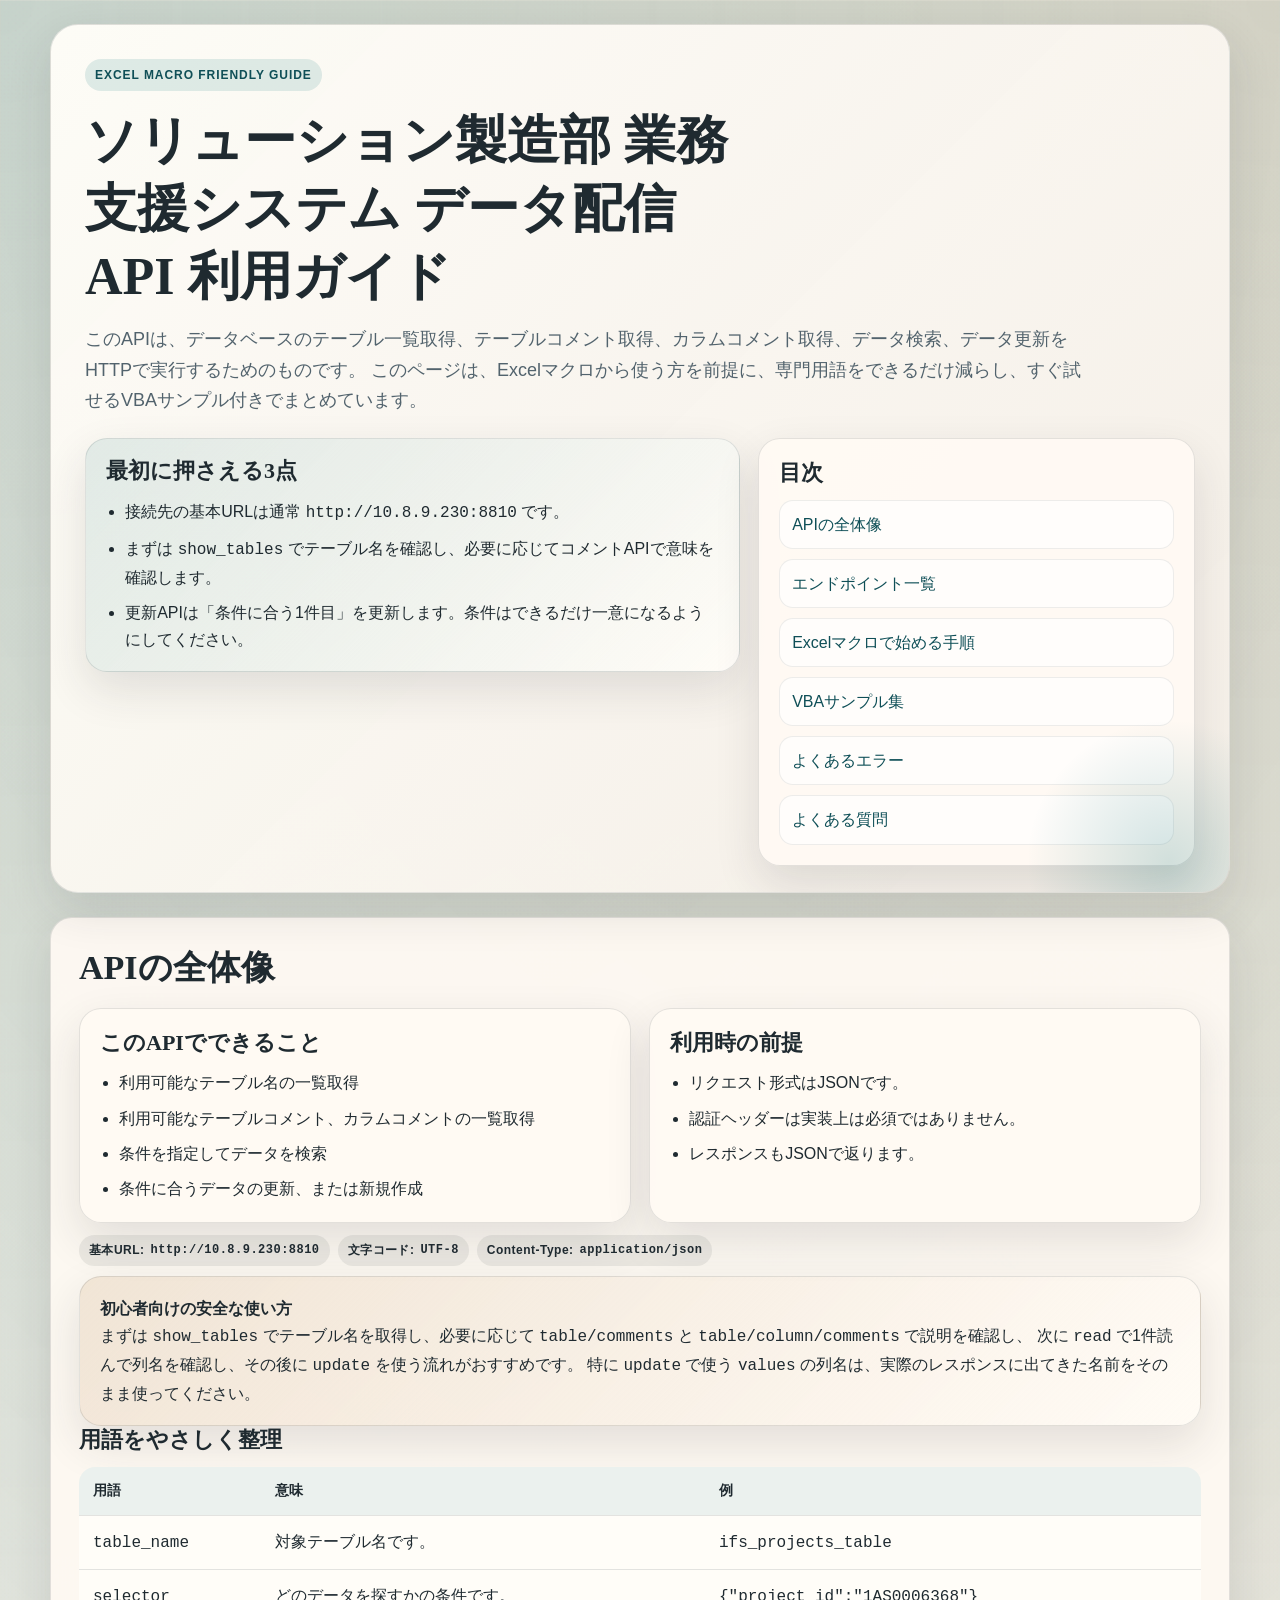
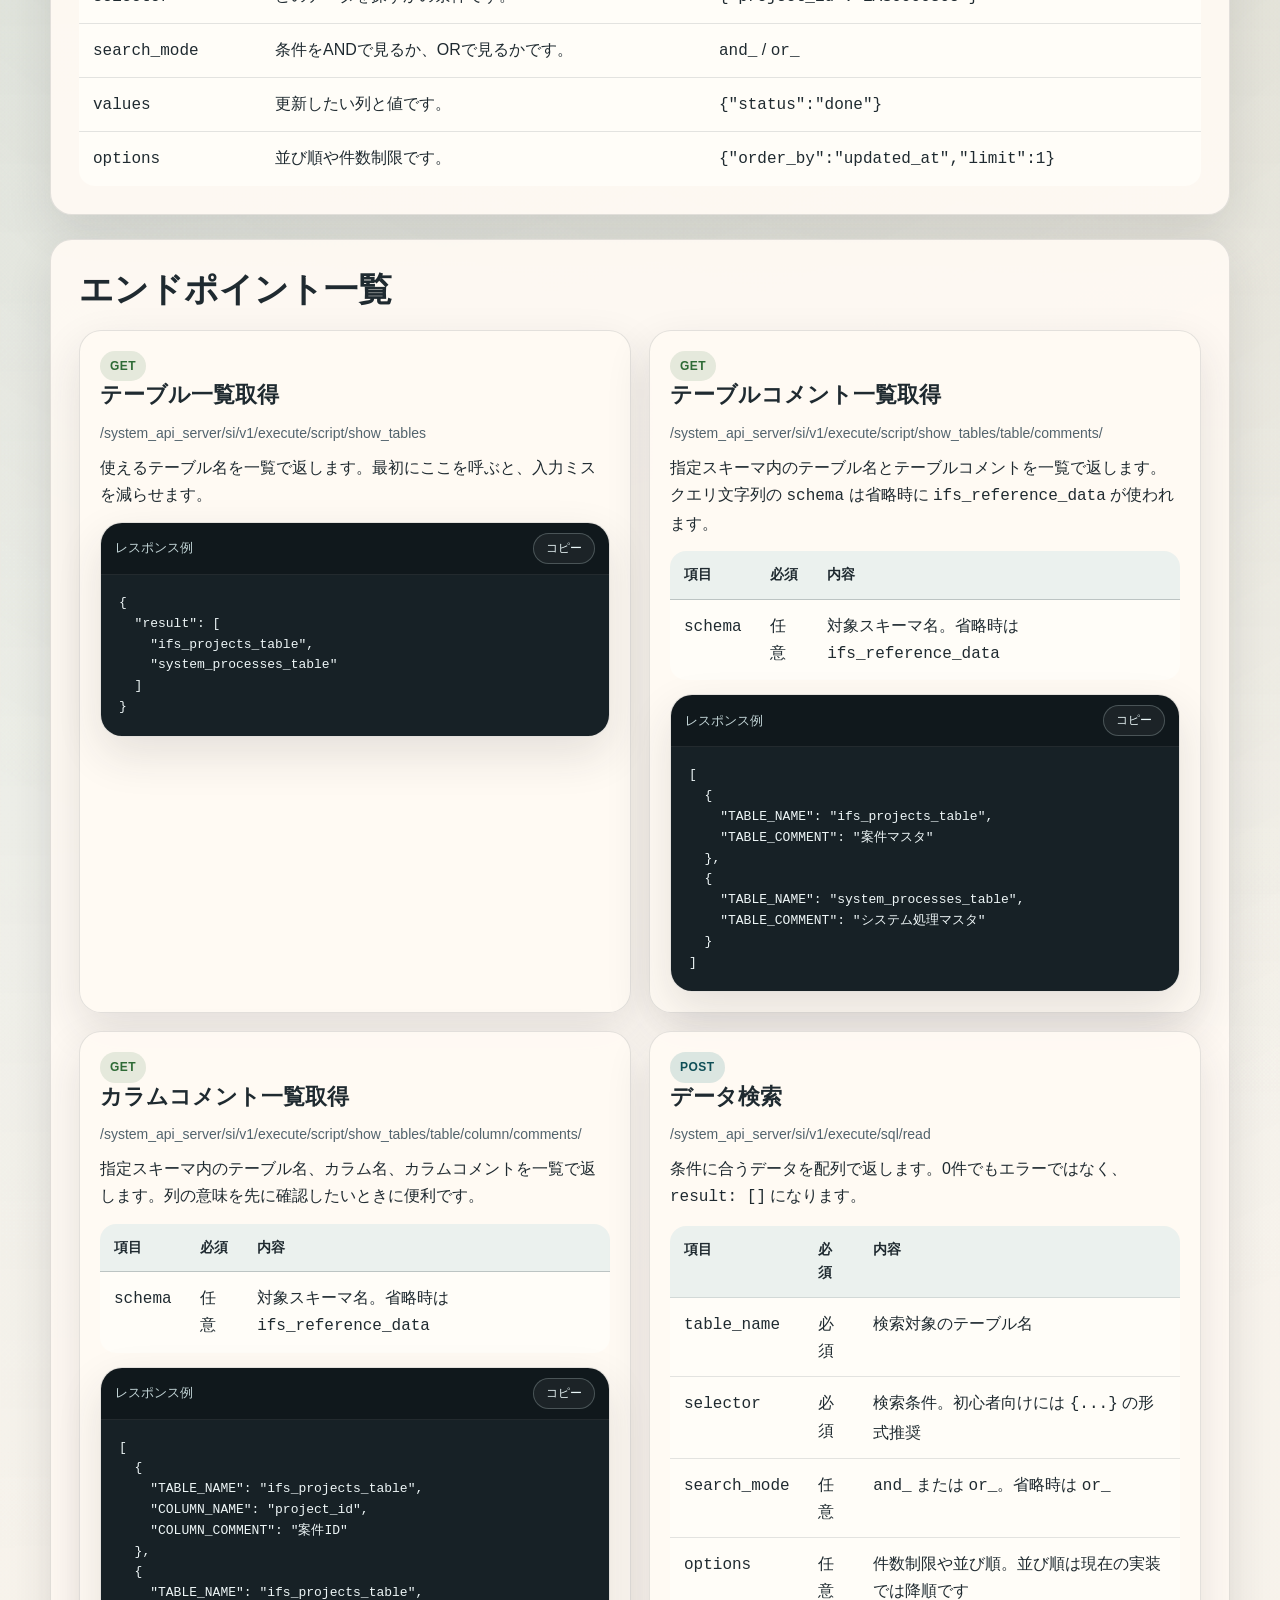
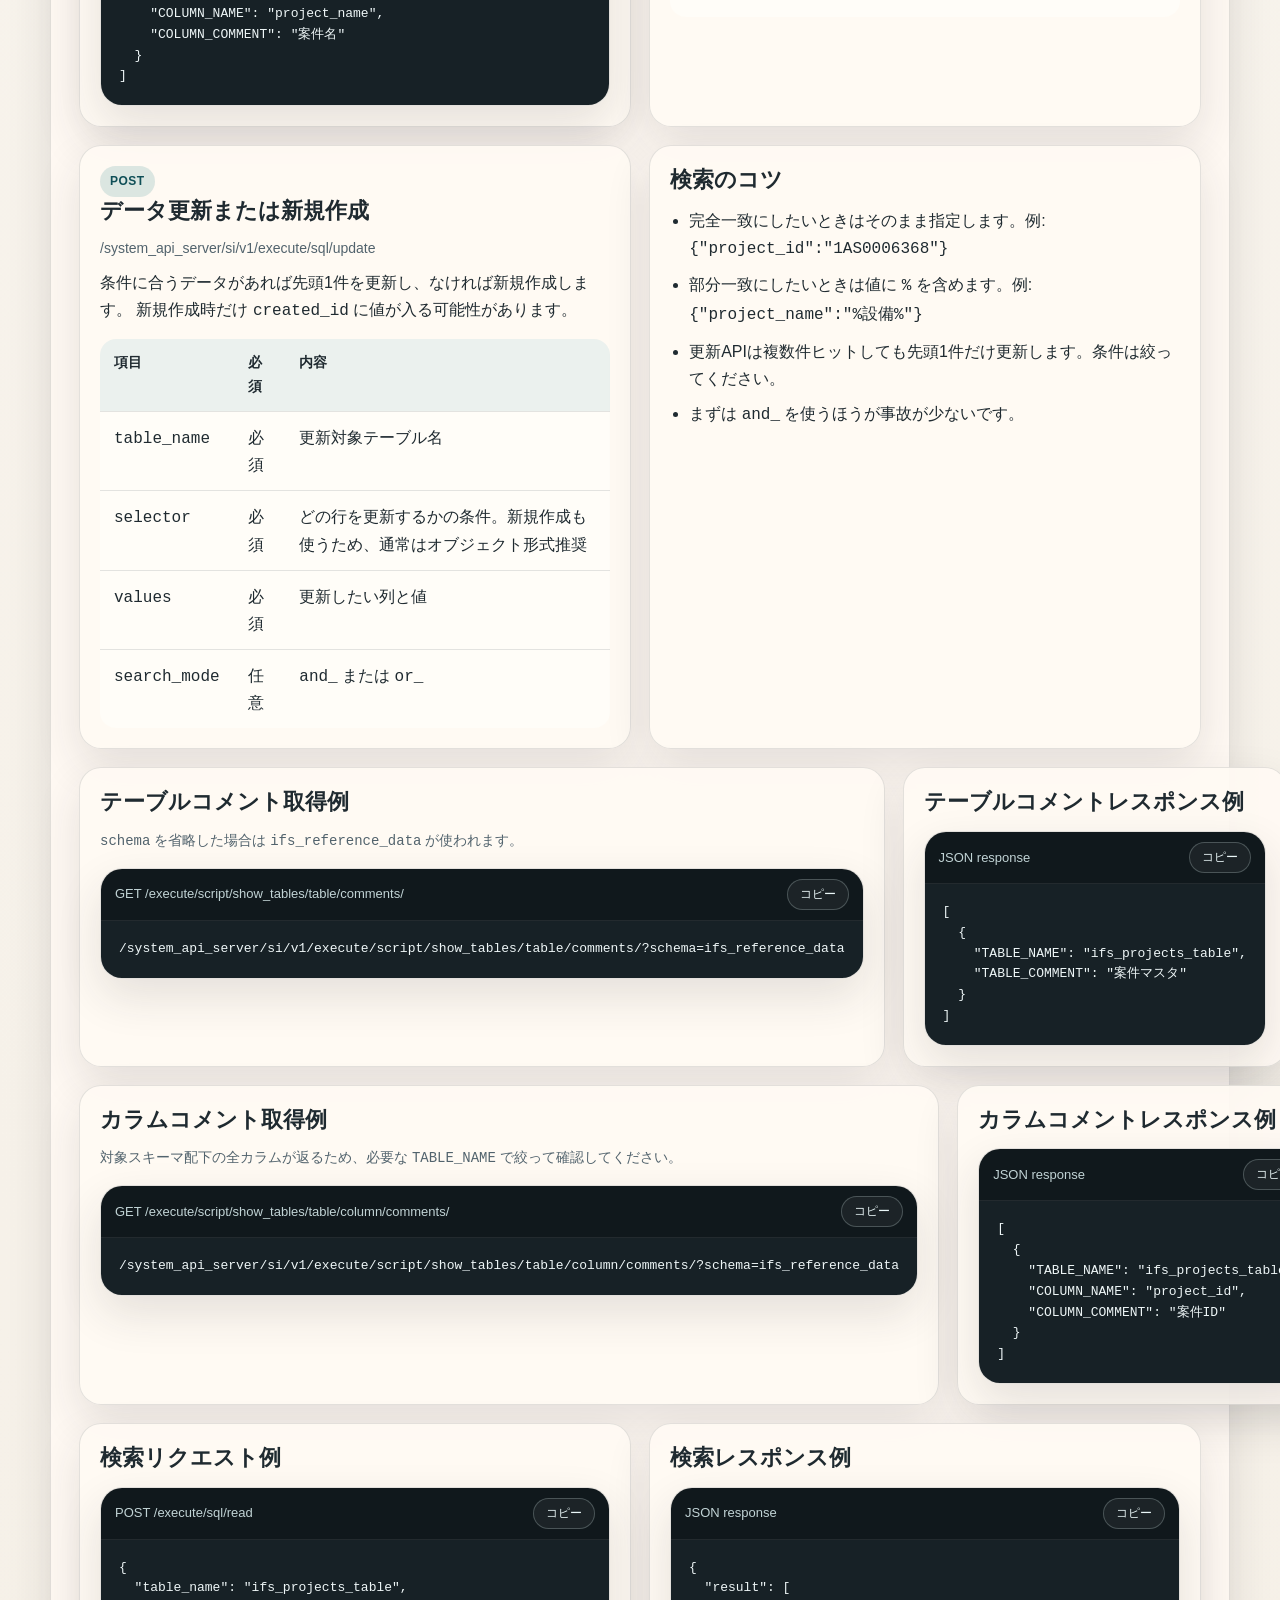
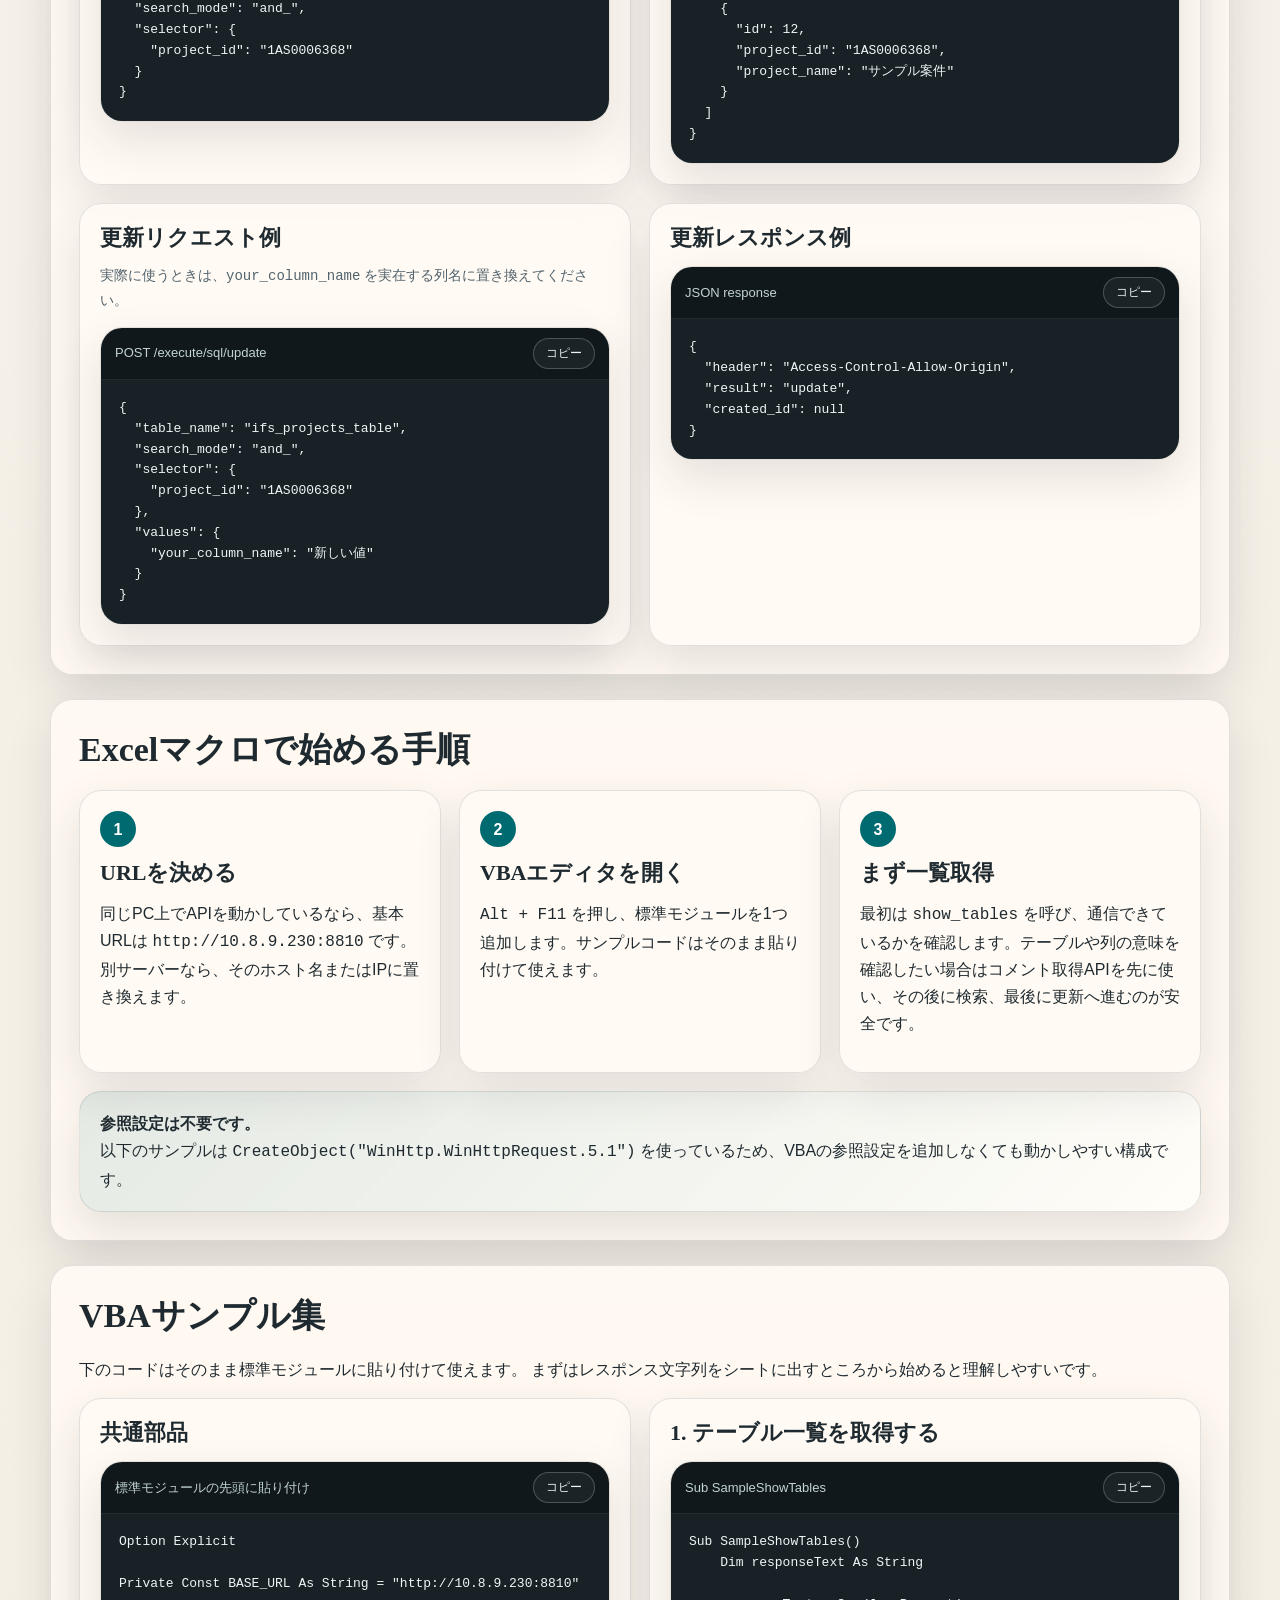
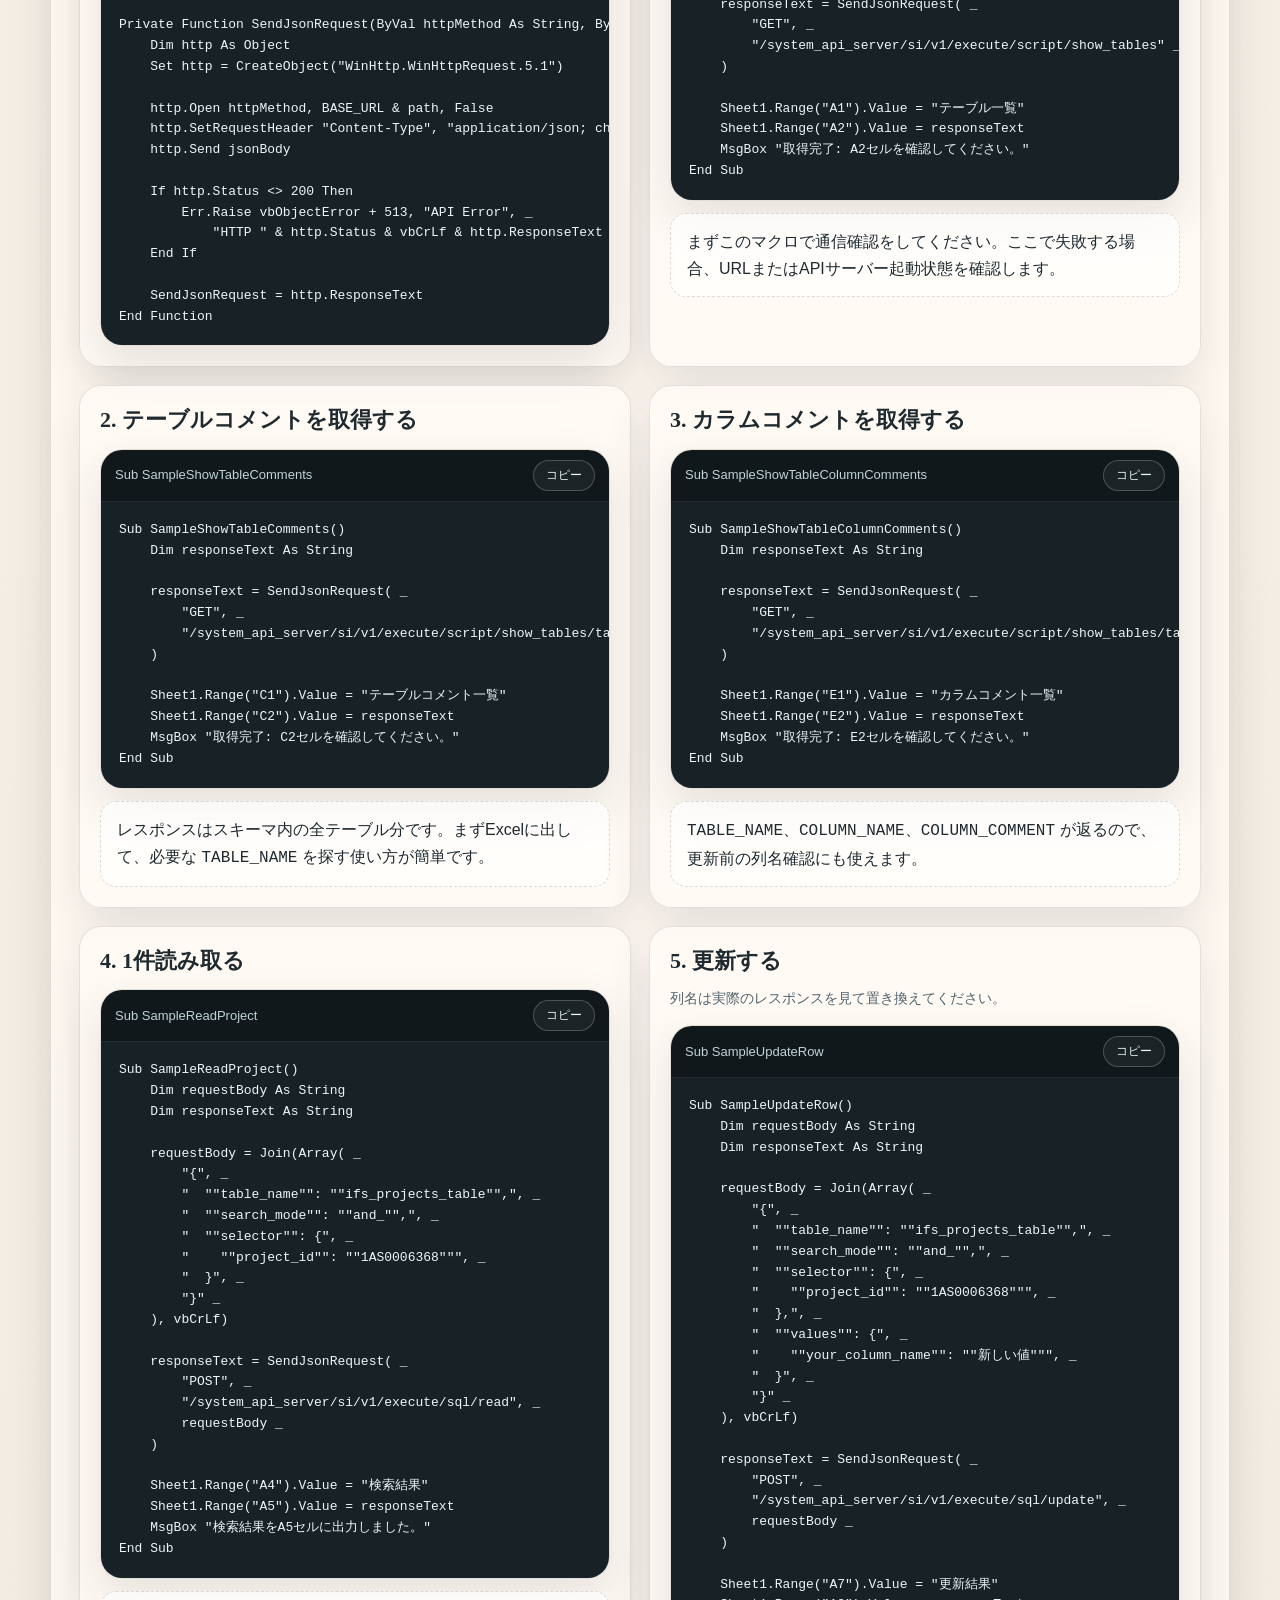
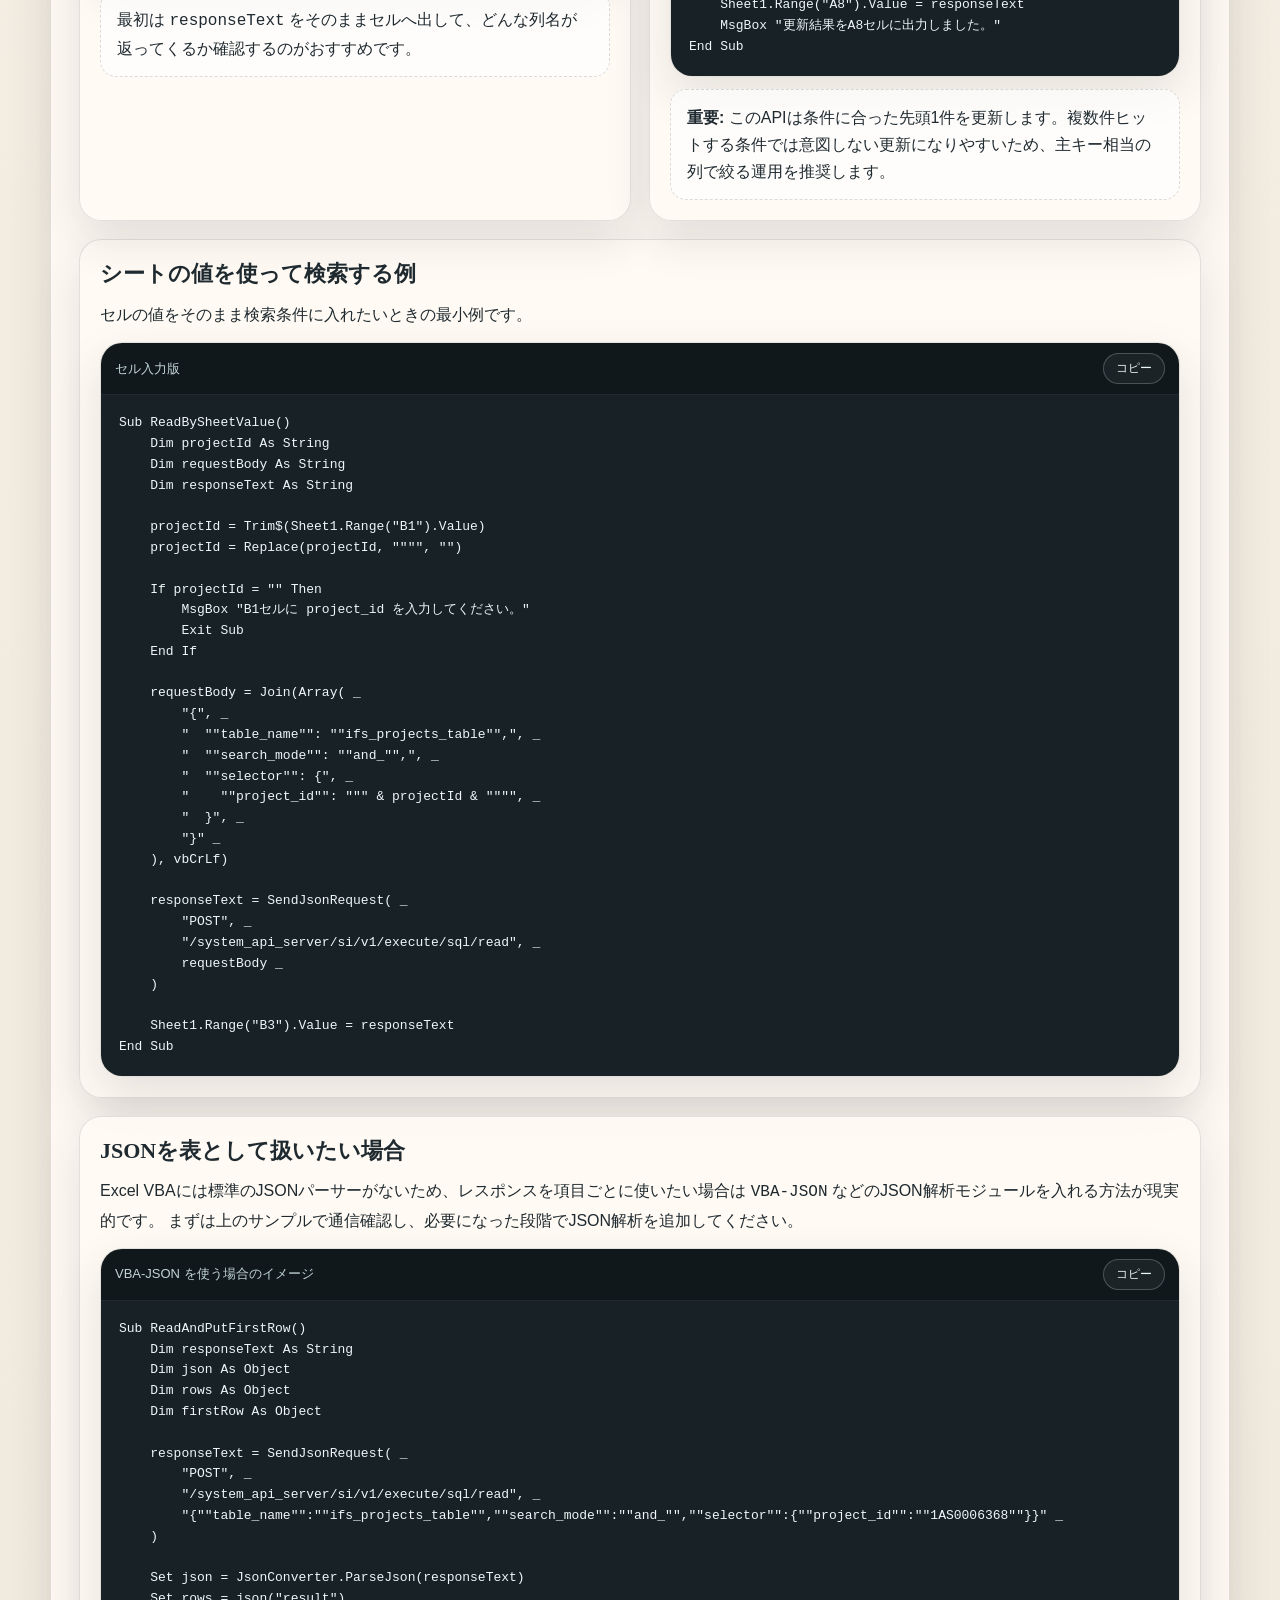
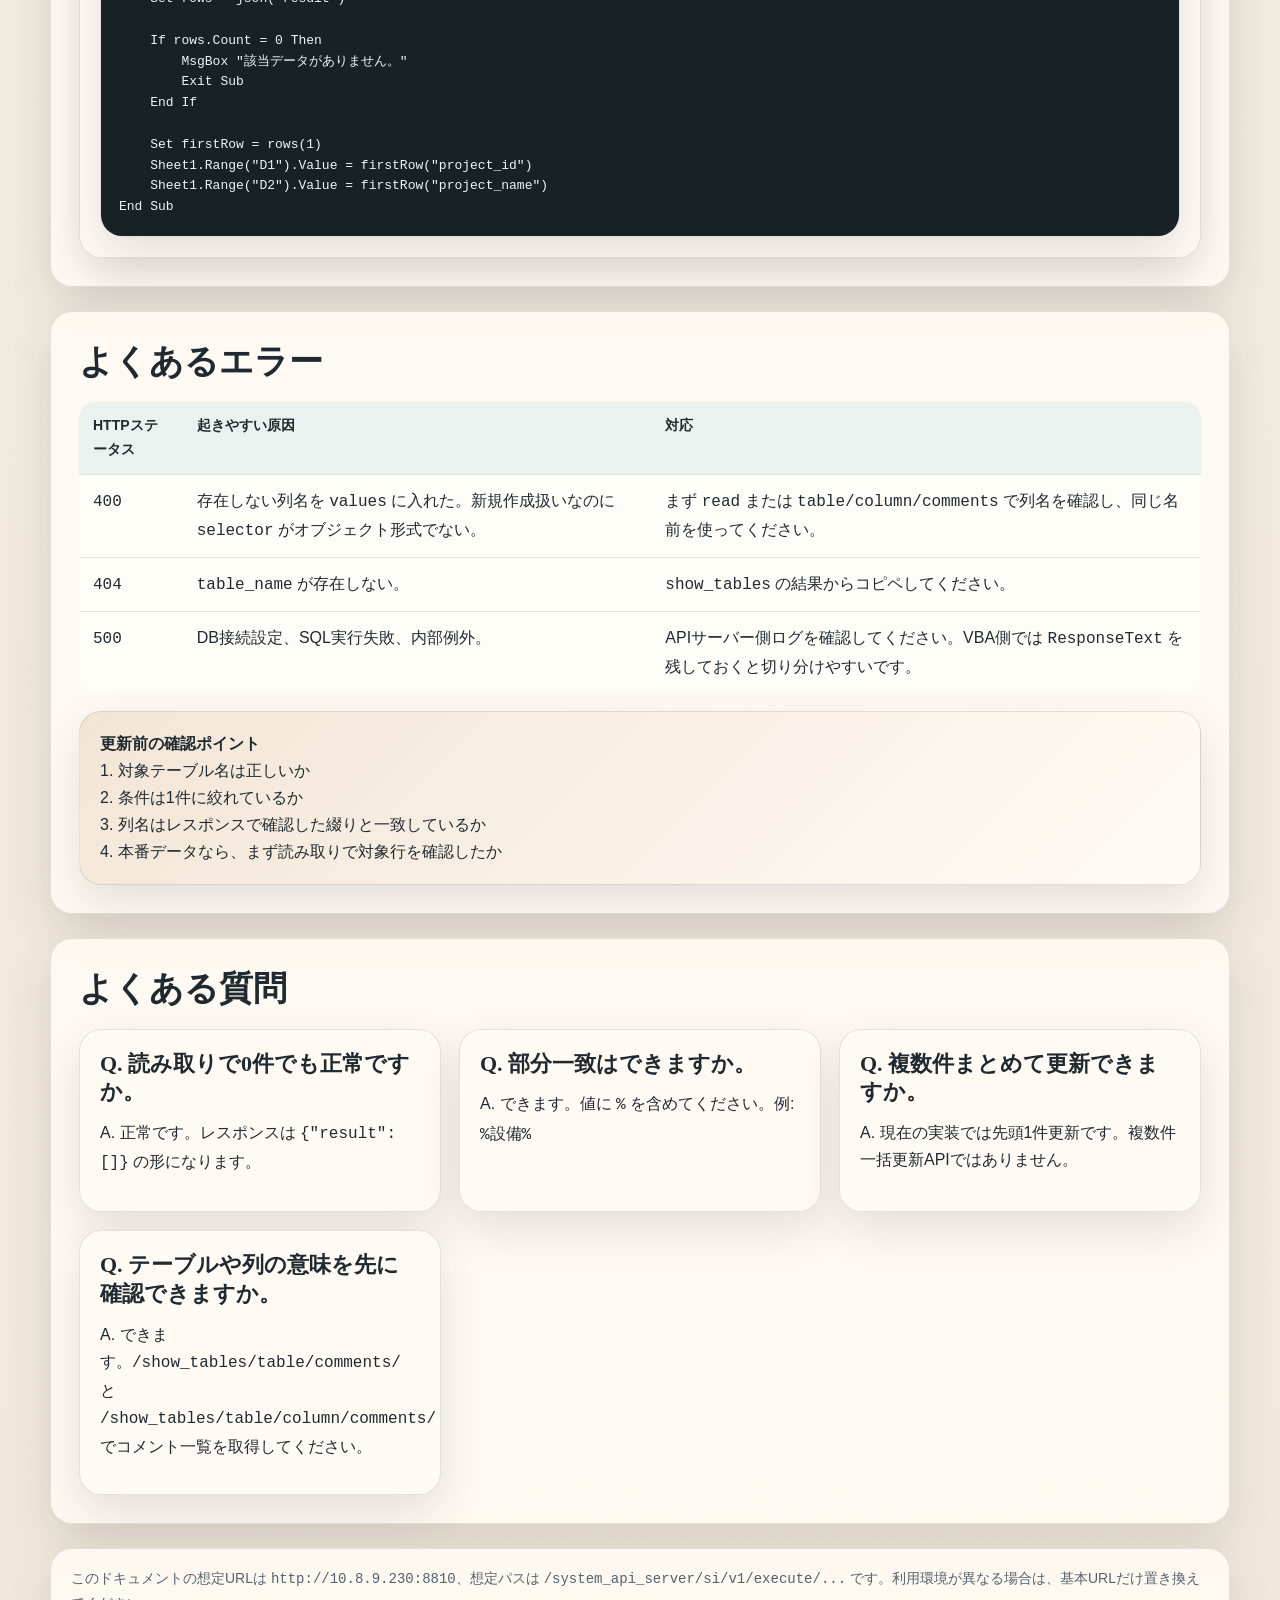
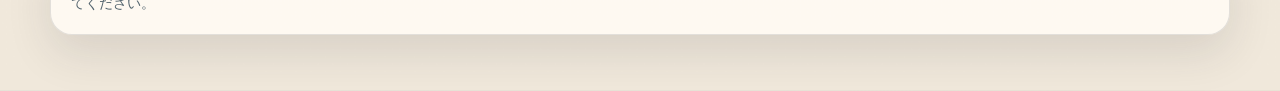
==== static/api_excel_guide.html @ 7e1da999 "Add guide routes and static assets for new API usage documentation Implement `/guide` routes for ser" ====
<!DOCTYPE html>
<html lang="ja">
<head>
  <meta charset="UTF-8">
  <meta name="viewport" content="width=device-width, initial-scale=1.0">
  <title>業務支援システム データ配信API 利用ガイド</title>
  <style>
    :root {
      --bg: #f4efe6;
      --paper: rgba(255, 250, 243, 0.92);
      --paper-strong: #fffdf8;
      --ink: #1f2a30;
      --sub: #52636d;
      --line: rgba(31, 42, 48, 0.12);
      --accent: #006a71;
      --accent-soft: rgba(0, 106, 113, 0.12);
      --accent-strong: #0f4f57;
      --warn: #a45b12;
      --warn-soft: rgba(164, 91, 18, 0.12);
      --shadow: 0 18px 45px rgba(38, 41, 47, 0.12);
      --code-bg: #172126;
      --code-ink: #eef6f7;
      --ok: #2e6b36
    }

    * {
      box-sizing: border-box;
    }

    html {
      scroll-behavior: smooth;
    }

    body {
      margin: 0;
      color: var(--ink);
      background:
        radial-gradient(circle at top left, rgba(0, 106, 113, 0.18), transparent 28%),
        radial-gradient(circle at top right, rgba(164, 91, 18, 0.16), transparent 24%),
        linear-gradient(180deg, #faf7f2 0%, #f0e8db 100%);
      font-family: "BIZ UDPGothic", "Yu Gothic UI", "Meiryo", sans-serif;
      line-height: 1.7;
    }

    a {
      color: var(--accent-strong);
      text-decoration-thickness: 1.5px;
      text-underline-offset: 0.18em;
    }

    code,
    pre {
      font-family: Consolas, "Courier New", monospace;
    }

    .page {
      width: min(1180px, calc(100vw - 32px));
      margin: 24px auto 56px;
    }

    .hero {
      background: linear-gradient(135deg, rgba(255, 253, 248, 0.96), rgba(246, 240, 232, 0.95));
      border: 1px solid var(--line);
      border-radius: 28px;
      padding: 34px 34px 26px;
      box-shadow: var(--shadow);
      position: relative;
      overflow: hidden;
    }

    .hero::after {
      content: "";
      position: absolute;
      inset: auto -80px -110px auto;
      width: 280px;
      height: 280px;
      background: radial-gradient(circle, rgba(0, 106, 113, 0.18), transparent 72%);
      pointer-events: none;
    }

    .eyebrow {
      display: inline-block;
      padding: 6px 10px;
      border-radius: 999px;
      background: var(--accent-soft);
      color: var(--accent-strong);
      font-size: 12px;
      font-weight: 700;
      letter-spacing: 0.08em;
      text-transform: uppercase;
    }

    h1,
    h2,
    h3 {
      font-family: "BIZ UDPMincho", "Yu Mincho", serif;
      line-height: 1.3;
      margin: 0 0 14px;
    }

    h1 {
      font-size: clamp(32px, 5vw, 52px);
      margin-top: 16px;
      max-width: 13em;
    }

    h2 {
      font-size: clamp(26px, 3vw, 34px);
      margin-bottom: 18px;
    }

    h3 {
      font-size: 22px;
      margin-bottom: 12px;
    }

    p {
      margin: 0 0 14px;
    }

    .lead {
      font-size: 18px;
      max-width: 56em;
      color: var(--sub);
    }

    .hero-grid,
    .summary-grid,
    .endpoint-grid,
    .step-grid,
    .macro-grid,
    .faq-grid {
      display: grid;
      gap: 18px;
    }

    .hero-grid {
      grid-template-columns: 1.2fr 0.8fr;
      align-items: start;
      margin-top: 22px;
    }

    .summary-grid,
    .endpoint-grid,
    .macro-grid {
      grid-template-columns: repeat(2, minmax(0, 1fr));
    }

    .step-grid,
    .faq-grid {
      grid-template-columns: repeat(3, minmax(0, 1fr));
    }

    .card,
    .section,
    .panel,
    .code-block,
    .callout,
    .mini-card {
      background: var(--paper);
      border: 1px solid var(--line);
      border-radius: 22px;
      box-shadow: var(--shadow);
    }

    .section {
      margin-top: 24px;
      padding: 28px;
    }

    .card,
    .panel,
    .mini-card {
      padding: 20px;
    }

    .callout {
      padding: 18px 20px;
      background: linear-gradient(135deg, rgba(0, 106, 113, 0.1), rgba(255, 253, 248, 0.92));
    }

    .callout.warn {
      background: linear-gradient(135deg, rgba(164, 91, 18, 0.12), rgba(255, 251, 245, 0.94));
    }

    .badge {
      display: inline-flex;
      align-items: center;
      gap: 6px;
      border-radius: 999px;
      padding: 5px 10px;
      font-size: 12px;
      font-weight: 700;
      letter-spacing: 0.04em;
    }

    .badge.get {
      background: rgba(46, 107, 54, 0.12);
      color: var(--ok);
    }

    .badge.post {
      background: rgba(0, 106, 113, 0.14);
      color: var(--accent-strong);
    }

    .badge.point {
      background: rgba(31, 42, 48, 0.08);
      color: var(--ink);
    }

    .toc {
      list-style: none;
      margin: 0;
      padding: 0;
      display: grid;
      gap: 10px;
    }

    .toc a {
      display: block;
      padding: 10px 12px;
      border-radius: 14px;
      background: rgba(255, 255, 255, 0.66);
      text-decoration: none;
      border: 1px solid rgba(31, 42, 48, 0.08);
    }

    .toc a:hover {
      background: rgba(0, 106, 113, 0.08);
    }

    .small {
      font-size: 14px;
      color: var(--sub);
    }

    .list {
      margin: 0;
      padding-left: 1.2em;
    }

    .list li + li {
      margin-top: 8px;
    }

    table {
      width: 100%;
      border-collapse: collapse;
      margin-top: 10px;
      background: var(--paper-strong);
      border-radius: 16px;
      overflow: hidden;
    }

    th,
    td {
      border-bottom: 1px solid var(--line);
      padding: 12px 14px;
      text-align: left;
      vertical-align: top;
    }

    th {
      background: rgba(0, 106, 113, 0.08);
      font-size: 14px;
    }

    tr:last-child td {
      border-bottom: none;
    }

    .code-block {
      padding: 0;
      overflow: hidden;
      margin-top: 14px;
    }

    .code-head {
      display: flex;
      justify-content: space-between;
      align-items: center;
      gap: 12px;
      padding: 10px 14px;
      border-bottom: 1px solid rgba(255, 255, 255, 0.08);
      background: #10181c;
      color: #c1d3d5;
      font-size: 13px;
    }

    .copy-button {
      border: 1px solid rgba(193, 211, 213, 0.28);
      background: rgba(255, 255, 255, 0.05);
      color: #eaf7f8;
      border-radius: 999px;
      padding: 6px 12px;
      cursor: pointer;
      font-size: 12px;
    }

    .copy-button:hover {
      background: rgba(255, 255, 255, 0.12);
    }

    pre {
      margin: 0;
      padding: 18px;
      background: var(--code-bg);
      color: var(--code-ink);
      overflow: auto;
      font-size: 13px;
      line-height: 1.6;
    }

    .endpoint-path {
      display: block;
      font-size: 14px;
      color: var(--sub);
      margin-bottom: 8px;
      word-break: break-all;
    }

    .pill-row {
      display: flex;
      flex-wrap: wrap;
      gap: 8px;
      margin: 12px 0 10px;
    }

    .step-num {
      display: inline-flex;
      align-items: center;
      justify-content: center;
      width: 36px;
      height: 36px;
      border-radius: 50%;
      background: var(--accent);
      color: #fff;
      font-weight: 700;
      margin-bottom: 12px;
    }

    .note-box {
      padding: 14px 16px;
      border-radius: 16px;
      background: rgba(255, 255, 255, 0.68);
      border: 1px dashed rgba(31, 42, 48, 0.16);
      margin-top: 12px;
    }

    .two-col {
      display: grid;
      grid-template-columns: 1fr 1fr;
      gap: 18px;
    }

    .footer {
      margin-top: 24px;
      padding: 18px 20px;
      color: var(--sub);
      font-size: 14px;
    }

    @media (max-width: 960px) {
      .hero-grid,
      .summary-grid,
      .endpoint-grid,
      .step-grid,
      .macro-grid,
      .faq-grid,
      .two-col {
        grid-template-columns: 1fr;
      }

      .hero,
      .section {
        padding: 22px;
      }
    }

    @media (max-width: 640px) {
      .page {
        width: min(100vw - 16px, 100%);
        margin-top: 12px;
      }

      .hero,
      .section {
        border-radius: 18px;
        padding: 18px;
      }

      table,
      thead,
      tbody,
      th,
      td,
      tr {
        display: block;
      }

      thead {
        display: none;
      }

      td {
        padding: 10px 12px;
      }

      td::before {
        display: block;
        font-size: 12px;
        font-weight: 700;
        color: var(--sub);
        margin-bottom: 4px;
      }

      td[data-label]::before {
        content: attr(data-label);
      }
    }
  </style>
</head>
<body>
  <div class="page">
    <section class="hero">
      <span class="eyebrow">Excel Macro Friendly Guide</span>
      <h1>ソリューション製造部 業務支援システム データ配信API 利用ガイド</h1>
      <p class="lead">
        このAPIは、データベースのテーブル一覧取得、テーブルコメント取得、カラムコメント取得、データ検索、データ更新をHTTPで実行するためのものです。
        このページは、Excelマクロから使う方を前提に、専門用語をできるだけ減らし、すぐ試せるVBAサンプル付きでまとめています。
      </p>
      <div class="hero-grid">
        <div class="callout">
          <h3>最初に押さえる3点</h3>
          <ul class="list">
            <li>接続先の基本URLは通常 <code>http://10.8.9.230:8810</code> です。</li>
            <li>まずは <code>show_tables</code> でテーブル名を確認し、必要に応じてコメントAPIで意味を確認します。</li>
            <li>更新APIは「条件に合う1件目」を更新します。条件はできるだけ一意になるようにしてください。</li>
          </ul>
        </div>
        <div class="panel">
          <h3>目次</h3>
          <ul class="toc">
            <li><a href="#overview">APIの全体像</a></li>
            <li><a href="#endpoints">エンドポイント一覧</a></li>
            <li><a href="#excel-start">Excelマクロで始める手順</a></li>
            <li><a href="#vba-samples">VBAサンプル集</a></li>
            <li><a href="#errors">よくあるエラー</a></li>
            <li><a href="#faq">よくある質問</a></li>
          </ul>
        </div>
      </div>
    </section>

    <section class="section" id="overview">
      <h2>APIの全体像</h2>
      <div class="summary-grid">
        <div class="card">
          <h3>このAPIでできること</h3>
          <ul class="list">
            <li>利用可能なテーブル名の一覧取得</li>
            <li>利用可能なテーブルコメント、カラムコメントの一覧取得</li>
            <li>条件を指定してデータを検索</li>
            <li>条件に合うデータの更新、または新規作成</li>
          </ul>
        </div>
        <div class="card">
          <h3>利用時の前提</h3>
          <ul class="list">
            <li>リクエスト形式はJSONです。</li>
            <li>認証ヘッダーは実装上は必須ではありません。</li>
            <li>レスポンスもJSONで返ります。</li>
          </ul>
        </div>
      </div>

      <div class="pill-row">
        <span class="badge point">基本URL: <code>http://10.8.9.230:8810</code></span>
        <span class="badge point">文字コード: <code>UTF-8</code></span>
        <span class="badge point">Content-Type: <code>application/json</code></span>
      </div>

      <div class="callout warn">
        <strong>初心者向けの安全な使い方</strong><br>
        まずは <code>show_tables</code> でテーブル名を取得し、必要に応じて <code>table/comments</code> と <code>table/column/comments</code> で説明を確認し、
        次に <code>read</code> で1件読んで列名を確認し、その後に <code>update</code> を使う流れがおすすめです。
        特に <code>update</code> で使う <code>values</code> の列名は、実際のレスポンスに出てきた名前をそのまま使ってください。
      </div>

      <h3>用語をやさしく整理</h3>
      <table>
        <thead>
          <tr>
            <th>用語</th>
            <th>意味</th>
            <th>例</th>
          </tr>
        </thead>
        <tbody>
          <tr>
            <td data-label="用語"><code>table_name</code></td>
            <td data-label="意味">対象テーブル名です。</td>
            <td data-label="例"><code>ifs_projects_table</code></td>
          </tr>
          <tr>
            <td data-label="用語"><code>selector</code></td>
            <td data-label="意味">どのデータを探すかの条件です。</td>
            <td data-label="例"><code>{"project_id":"1AS0006368"}</code></td>
          </tr>
          <tr>
            <td data-label="用語"><code>search_mode</code></td>
            <td data-label="意味">条件をANDで見るか、ORで見るかです。</td>
            <td data-label="例"><code>and_</code> / <code>or_</code></td>
          </tr>
          <tr>
            <td data-label="用語"><code>values</code></td>
            <td data-label="意味">更新したい列と値です。</td>
            <td data-label="例"><code>{"status":"done"}</code></td>
          </tr>
          <tr>
            <td data-label="用語"><code>options</code></td>
            <td data-label="意味">並び順や件数制限です。</td>
            <td data-label="例"><code>{"order_by":"updated_at","limit":1}</code></td>
          </tr>
        </tbody>
      </table>
    </section>

    <section class="section" id="endpoints">
      <h2>エンドポイント一覧</h2>
      <div class="endpoint-grid">
        <article class="card">
          <span class="badge get">GET</span>
          <h3>テーブル一覧取得</h3>
          <span class="endpoint-path">/system_api_server/si/v1/execute/script/show_tables</span>
          <p>使えるテーブル名を一覧で返します。最初にここを呼ぶと、入力ミスを減らせます。</p>
          <div class="code-block">
            <div class="code-head">
              <span>レスポンス例</span>
              <button class="copy-button" data-copy-target="tables-response">コピー</button>
            </div>
            <pre id="tables-response">{
  "result": [
    "ifs_projects_table",
    "system_processes_table"
  ]
}</pre>
          </div>
        </article>

        <article class="card">
          <span class="badge get">GET</span>
          <h3>テーブルコメント一覧取得</h3>
          <span class="endpoint-path">/system_api_server/si/v1/execute/script/show_tables/table/comments/</span>
          <p>指定スキーマ内のテーブル名とテーブルコメントを一覧で返します。クエリ文字列の <code>schema</code> は省略時に <code>ifs_reference_data</code> が使われます。</p>
          <table>
            <thead>
              <tr>
                <th>項目</th>
                <th>必須</th>
                <th>内容</th>
              </tr>
            </thead>
            <tbody>
              <tr>
                <td data-label="項目"><code>schema</code></td>
                <td data-label="必須">任意</td>
                <td data-label="内容">対象スキーマ名。省略時は <code>ifs_reference_data</code></td>
              </tr>
            </tbody>
          </table>
          <div class="code-block">
            <div class="code-head">
              <span>レスポンス例</span>
              <button class="copy-button" data-copy-target="table-comments-response">コピー</button>
            </div>
            <pre id="table-comments-response">[
  {
    "TABLE_NAME": "ifs_projects_table",
    "TABLE_COMMENT": "案件マスタ"
  },
  {
    "TABLE_NAME": "system_processes_table",
    "TABLE_COMMENT": "システム処理マスタ"
  }
]</pre>
          </div>
        </article>

        <article class="card">
          <span class="badge get">GET</span>
          <h3>カラムコメント一覧取得</h3>
          <span class="endpoint-path">/system_api_server/si/v1/execute/script/show_tables/table/column/comments/</span>
          <p>指定スキーマ内のテーブル名、カラム名、カラムコメントを一覧で返します。列の意味を先に確認したいときに便利です。</p>
          <table>
            <thead>
              <tr>
                <th>項目</th>
                <th>必須</th>
                <th>内容</th>
              </tr>
            </thead>
            <tbody>
              <tr>
                <td data-label="項目"><code>schema</code></td>
                <td data-label="必須">任意</td>
                <td data-label="内容">対象スキーマ名。省略時は <code>ifs_reference_data</code></td>
              </tr>
            </tbody>
          </table>
          <div class="code-block">
            <div class="code-head">
              <span>レスポンス例</span>
              <button class="copy-button" data-copy-target="column-comments-response">コピー</button>
            </div>
            <pre id="column-comments-response">[
  {
    "TABLE_NAME": "ifs_projects_table",
    "COLUMN_NAME": "project_id",
    "COLUMN_COMMENT": "案件ID"
  },
  {
    "TABLE_NAME": "ifs_projects_table",
    "COLUMN_NAME": "project_name",
    "COLUMN_COMMENT": "案件名"
  }
]</pre>
          </div>
        </article>

        <article class="card">
          <span class="badge post">POST</span>
          <h3>データ検索</h3>
          <span class="endpoint-path">/system_api_server/si/v1/execute/sql/read</span>
          <p>条件に合うデータを配列で返します。0件でもエラーではなく、<code>result: []</code> になります。</p>
          <table>
            <thead>
              <tr>
                <th>項目</th>
                <th>必須</th>
                <th>内容</th>
              </tr>
            </thead>
            <tbody>
              <tr>
                <td data-label="項目"><code>table_name</code></td>
                <td data-label="必須">必須</td>
                <td data-label="内容">検索対象のテーブル名</td>
              </tr>
              <tr>
                <td data-label="項目"><code>selector</code></td>
                <td data-label="必須">必須</td>
                <td data-label="内容">検索条件。初心者向けには <code>{...}</code> の形式推奨</td>
              </tr>
              <tr>
                <td data-label="項目"><code>search_mode</code></td>
                <td data-label="必須">任意</td>
                <td data-label="内容"><code>and_</code> または <code>or_</code>。省略時は <code>or_</code></td>
              </tr>
              <tr>
                <td data-label="項目"><code>options</code></td>
                <td data-label="必須">任意</td>
                <td data-label="内容">件数制限や並び順。並び順は現在の実装では降順です</td>
              </tr>
            </tbody>
          </table>
        </article>

        <article class="card">
          <span class="badge post">POST</span>
          <h3>データ更新または新規作成</h3>
          <span class="endpoint-path">/system_api_server/si/v1/execute/sql/update</span>
          <p>
            条件に合うデータがあれば先頭1件を更新し、なければ新規作成します。
            新規作成時だけ <code>created_id</code> に値が入る可能性があります。
          </p>
          <table>
            <thead>
              <tr>
                <th>項目</th>
                <th>必須</th>
                <th>内容</th>
              </tr>
            </thead>
            <tbody>
              <tr>
                <td data-label="項目"><code>table_name</code></td>
                <td data-label="必須">必須</td>
                <td data-label="内容">更新対象テーブル名</td>
              </tr>
              <tr>
                <td data-label="項目"><code>selector</code></td>
                <td data-label="必須">必須</td>
                <td data-label="内容">どの行を更新するかの条件。新規作成も使うため、通常はオブジェクト形式推奨</td>
              </tr>
              <tr>
                <td data-label="項目"><code>values</code></td>
                <td data-label="必須">必須</td>
                <td data-label="内容">更新したい列と値</td>
              </tr>
              <tr>
                <td data-label="項目"><code>search_mode</code></td>
                <td data-label="必須">任意</td>
                <td data-label="内容"><code>and_</code> または <code>or_</code></td>
              </tr>
            </tbody>
          </table>
        </article>

        <article class="card">
          <h3>検索のコツ</h3>
          <ul class="list">
            <li>完全一致にしたいときはそのまま指定します。例: <code>{"project_id":"1AS0006368"}</code></li>
            <li>部分一致にしたいときは値に <code>%</code> を含めます。例: <code>{"project_name":"%設備%"}</code></li>
            <li>更新APIは複数件ヒットしても先頭1件だけ更新します。条件は絞ってください。</li>
            <li>まずは <code>and_</code> を使うほうが事故が少ないです。</li>
          </ul>
        </article>
      </div>

      <div class="two-col" style="margin-top: 18px;">
        <div class="panel">
          <h3>テーブルコメント取得例</h3>
          <p class="small"><code>schema</code> を省略した場合は <code>ifs_reference_data</code> が使われます。</p>
          <div class="code-block">
            <div class="code-head">
              <span>GET /execute/script/show_tables/table/comments/</span>
              <button class="copy-button" data-copy-target="table-comments-request">コピー</button>
            </div>
            <pre id="table-comments-request">/system_api_server/si/v1/execute/script/show_tables/table/comments/?schema=ifs_reference_data</pre>
          </div>
        </div>
        <div class="panel">
          <h3>テーブルコメントレスポンス例</h3>
          <div class="code-block">
            <div class="code-head">
              <span>JSON response</span>
              <button class="copy-button" data-copy-target="table-comments-response-panel">コピー</button>
            </div>
            <pre id="table-comments-response-panel">[
  {
    "TABLE_NAME": "ifs_projects_table",
    "TABLE_COMMENT": "案件マスタ"
  }
]</pre>
          </div>
        </div>
      </div>

      <div class="two-col" style="margin-top: 18px;">
        <div class="panel">
          <h3>カラムコメント取得例</h3>
          <p class="small">対象スキーマ配下の全カラムが返るため、必要な <code>TABLE_NAME</code> で絞って確認してください。</p>
          <div class="code-block">
            <div class="code-head">
              <span>GET /execute/script/show_tables/table/column/comments/</span>
              <button class="copy-button" data-copy-target="column-comments-request">コピー</button>
            </div>
            <pre id="column-comments-request">/system_api_server/si/v1/execute/script/show_tables/table/column/comments/?schema=ifs_reference_data</pre>
          </div>
        </div>
        <div class="panel">
          <h3>カラムコメントレスポンス例</h3>
          <div class="code-block">
            <div class="code-head">
              <span>JSON response</span>
              <button class="copy-button" data-copy-target="column-comments-response-panel">コピー</button>
            </div>
            <pre id="column-comments-response-panel">[
  {
    "TABLE_NAME": "ifs_projects_table",
    "COLUMN_NAME": "project_id",
    "COLUMN_COMMENT": "案件ID"
  }
]</pre>
          </div>
        </div>
      </div>

      <div class="two-col" style="margin-top: 18px;">
        <div class="panel">
          <h3>検索リクエスト例</h3>
          <div class="code-block">
            <div class="code-head">
              <span>POST /execute/sql/read</span>
              <button class="copy-button" data-copy-target="read-json">コピー</button>
            </div>
            <pre id="read-json">{
  "table_name": "ifs_projects_table",
  "search_mode": "and_",
  "selector": {
    "project_id": "1AS0006368"
  }
}</pre>
          </div>
        </div>
        <div class="panel">
          <h3>検索レスポンス例</h3>
          <div class="code-block">
            <div class="code-head">
              <span>JSON response</span>
              <button class="copy-button" data-copy-target="read-response">コピー</button>
            </div>
            <pre id="read-response">{
  "result": [
    {
      "id": 12,
      "project_id": "1AS0006368",
      "project_name": "サンプル案件"
    }
  ]
}</pre>
          </div>
        </div>
      </div>

      <div class="two-col" style="margin-top: 18px;">
        <div class="panel">
          <h3>更新リクエスト例</h3>
          <p class="small">実際に使うときは、<code>your_column_name</code> を実在する列名に置き換えてください。</p>
          <div class="code-block">
            <div class="code-head">
              <span>POST /execute/sql/update</span>
              <button class="copy-button" data-copy-target="update-json">コピー</button>
            </div>
            <pre id="update-json">{
  "table_name": "ifs_projects_table",
  "search_mode": "and_",
  "selector": {
    "project_id": "1AS0006368"
  },
  "values": {
    "your_column_name": "新しい値"
  }
}</pre>
          </div>
        </div>
        <div class="panel">
          <h3>更新レスポンス例</h3>
          <div class="code-block">
            <div class="code-head">
              <span>JSON response</span>
              <button class="copy-button" data-copy-target="update-response">コピー</button>
            </div>
            <pre id="update-response">{
  "header": "Access-Control-Allow-Origin",
  "result": "update",
  "created_id": null
}</pre>
          </div>
        </div>
      </div>
    </section>

    <section class="section" id="excel-start">
      <h2>Excelマクロで始める手順</h2>
      <div class="step-grid">
        <div class="mini-card">
          <div class="step-num">1</div>
          <h3>URLを決める</h3>
          <p>同じPC上でAPIを動かしているなら、基本URLは <code>http://10.8.9.230:8810</code> です。別サーバーなら、そのホスト名またはIPに置き換えます。</p>
        </div>
        <div class="mini-card">
          <div class="step-num">2</div>
          <h3>VBAエディタを開く</h3>
          <p><code>Alt + F11</code> を押し、標準モジュールを1つ追加します。サンプルコードはそのまま貼り付けて使えます。</p>
        </div>
        <div class="mini-card">
          <div class="step-num">3</div>
          <h3>まず一覧取得</h3>
          <p>最初は <code>show_tables</code> を呼び、通信できているかを確認します。テーブルや列の意味を確認したい場合はコメント取得APIを先に使い、その後に検索、最後に更新へ進むのが安全です。</p>
        </div>
      </div>

      <div class="callout" style="margin-top: 18px;">
        <strong>参照設定は不要です。</strong><br>
        以下のサンプルは <code>CreateObject("WinHttp.WinHttpRequest.5.1")</code> を使っているため、VBAの参照設定を追加しなくても動かしやすい構成です。
      </div>
    </section>

    <section class="section" id="vba-samples">
      <h2>VBAサンプル集</h2>
      <p>
        下のコードはそのまま標準モジュールに貼り付けて使えます。
        まずはレスポンス文字列をシートに出すところから始めると理解しやすいです。
      </p>

      <div class="macro-grid">
        <div class="panel">
          <h3>共通部品</h3>
          <div class="code-block">
            <div class="code-head">
              <span>標準モジュールの先頭に貼り付け</span>
              <button class="copy-button" data-copy-target="vba-common">コピー</button>
            </div>
            <pre id="vba-common">Option Explicit

Private Const BASE_URL As String = "http://10.8.9.230:8810"

Private Function SendJsonRequest(ByVal httpMethod As String, ByVal path As String, Optional ByVal jsonBody As String = "") As String
    Dim http As Object
    Set http = CreateObject("WinHttp.WinHttpRequest.5.1")

    http.Open httpMethod, BASE_URL & path, False
    http.SetRequestHeader "Content-Type", "application/json; charset=utf-8"
    http.Send jsonBody

    If http.Status &lt;&gt; 200 Then
        Err.Raise vbObjectError + 513, "API Error", _
            "HTTP " &amp; http.Status &amp; vbCrLf &amp; http.ResponseText
    End If

    SendJsonRequest = http.ResponseText
End Function</pre>
          </div>
        </div>

        <div class="panel">
          <h3>1. テーブル一覧を取得する</h3>
          <div class="code-block">
            <div class="code-head">
              <span>Sub SampleShowTables</span>
              <button class="copy-button" data-copy-target="vba-tables">コピー</button>
            </div>
            <pre id="vba-tables">Sub SampleShowTables()
    Dim responseText As String

    responseText = SendJsonRequest( _
        "GET", _
        "/system_api_server/si/v1/execute/script/show_tables" _
    )

    Sheet1.Range("A1").Value = "テーブル一覧"
    Sheet1.Range("A2").Value = responseText
    MsgBox "取得完了: A2セルを確認してください。"
End Sub</pre>
          </div>
          <div class="note-box">
            まずこのマクロで通信確認をしてください。ここで失敗する場合、URLまたはAPIサーバー起動状態を確認します。
          </div>
        </div>

        <div class="panel">
          <h3>2. テーブルコメントを取得する</h3>
          <div class="code-block">
            <div class="code-head">
              <span>Sub SampleShowTableComments</span>
              <button class="copy-button" data-copy-target="vba-table-comments">コピー</button>
            </div>
            <pre id="vba-table-comments">Sub SampleShowTableComments()
    Dim responseText As String

    responseText = SendJsonRequest( _
        "GET", _
        "/system_api_server/si/v1/execute/script/show_tables/table/comments/?schema=ifs_reference_data" _
    )

    Sheet1.Range("C1").Value = "テーブルコメント一覧"
    Sheet1.Range("C2").Value = responseText
    MsgBox "取得完了: C2セルを確認してください。"
End Sub</pre>
          </div>
          <div class="note-box">
            レスポンスはスキーマ内の全テーブル分です。まずExcelに出して、必要な <code>TABLE_NAME</code> を探す使い方が簡単です。
          </div>
        </div>

        <div class="panel">
          <h3>3. カラムコメントを取得する</h3>
          <div class="code-block">
            <div class="code-head">
              <span>Sub SampleShowTableColumnComments</span>
              <button class="copy-button" data-copy-target="vba-column-comments">コピー</button>
            </div>
            <pre id="vba-column-comments">Sub SampleShowTableColumnComments()
    Dim responseText As String

    responseText = SendJsonRequest( _
        "GET", _
        "/system_api_server/si/v1/execute/script/show_tables/table/column/comments/?schema=ifs_reference_data" _
    )

    Sheet1.Range("E1").Value = "カラムコメント一覧"
    Sheet1.Range("E2").Value = responseText
    MsgBox "取得完了: E2セルを確認してください。"
End Sub</pre>
          </div>
          <div class="note-box">
            <code>TABLE_NAME</code>、<code>COLUMN_NAME</code>、<code>COLUMN_COMMENT</code> が返るので、更新前の列名確認にも使えます。
          </div>
        </div>

        <div class="panel">
          <h3>4. 1件読み取る</h3>
          <div class="code-block">
            <div class="code-head">
              <span>Sub SampleReadProject</span>
              <button class="copy-button" data-copy-target="vba-read">コピー</button>
            </div>
            <pre id="vba-read">Sub SampleReadProject()
    Dim requestBody As String
    Dim responseText As String

    requestBody = Join(Array( _
        "{", _
        "  ""table_name"": ""ifs_projects_table"",", _
        "  ""search_mode"": ""and_"",", _
        "  ""selector"": {", _
        "    ""project_id"": ""1AS0006368""", _
        "  }", _
        "}" _
    ), vbCrLf)

    responseText = SendJsonRequest( _
        "POST", _
        "/system_api_server/si/v1/execute/sql/read", _
        requestBody _
    )

    Sheet1.Range("A4").Value = "検索結果"
    Sheet1.Range("A5").Value = responseText
    MsgBox "検索結果をA5セルに出力しました。"
End Sub</pre>
          </div>
          <div class="note-box">
            最初は <code>responseText</code> をそのままセルへ出して、どんな列名が返ってくるか確認するのがおすすめです。
          </div>
        </div>

        <div class="panel">
          <h3>5. 更新する</h3>
          <p class="small">列名は実際のレスポンスを見て置き換えてください。</p>
          <div class="code-block">
            <div class="code-head">
              <span>Sub SampleUpdateRow</span>
              <button class="copy-button" data-copy-target="vba-update">コピー</button>
            </div>
            <pre id="vba-update">Sub SampleUpdateRow()
    Dim requestBody As String
    Dim responseText As String

    requestBody = Join(Array( _
        "{", _
        "  ""table_name"": ""ifs_projects_table"",", _
        "  ""search_mode"": ""and_"",", _
        "  ""selector"": {", _
        "    ""project_id"": ""1AS0006368""", _
        "  },", _
        "  ""values"": {", _
        "    ""your_column_name"": ""新しい値""", _
        "  }", _
        "}" _
    ), vbCrLf)

    responseText = SendJsonRequest( _
        "POST", _
        "/system_api_server/si/v1/execute/sql/update", _
        requestBody _
    )

    Sheet1.Range("A7").Value = "更新結果"
    Sheet1.Range("A8").Value = responseText
    MsgBox "更新結果をA8セルに出力しました。"
End Sub</pre>
          </div>
          <div class="note-box">
            <strong>重要:</strong> このAPIは条件に合った先頭1件を更新します。複数件ヒットする条件では意図しない更新になりやすいため、主キー相当の列で絞る運用を推奨します。
          </div>
        </div>
      </div>

      <div class="panel" style="margin-top: 18px;">
        <h3>シートの値を使って検索する例</h3>
        <p>セルの値をそのまま検索条件に入れたいときの最小例です。</p>
        <div class="code-block">
          <div class="code-head">
            <span>セル入力版</span>
            <button class="copy-button" data-copy-target="vba-sheet-input">コピー</button>
          </div>
          <pre id="vba-sheet-input">Sub ReadBySheetValue()
    Dim projectId As String
    Dim requestBody As String
    Dim responseText As String

    projectId = Trim$(Sheet1.Range("B1").Value)
    projectId = Replace(projectId, """", "")

    If projectId = "" Then
        MsgBox "B1セルに project_id を入力してください。"
        Exit Sub
    End If

    requestBody = Join(Array( _
        "{", _
        "  ""table_name"": ""ifs_projects_table"",", _
        "  ""search_mode"": ""and_"",", _
        "  ""selector"": {", _
        "    ""project_id"": """ &amp; projectId &amp; """", _
        "  }", _
        "}" _
    ), vbCrLf)

    responseText = SendJsonRequest( _
        "POST", _
        "/system_api_server/si/v1/execute/sql/read", _
        requestBody _
    )

    Sheet1.Range("B3").Value = responseText
End Sub</pre>
        </div>
      </div>

      <div class="panel" style="margin-top: 18px;">
        <h3>JSONを表として扱いたい場合</h3>
        <p>
          Excel VBAには標準のJSONパーサーがないため、レスポンスを項目ごとに使いたい場合は
          <code>VBA-JSON</code> などのJSON解析モジュールを入れる方法が現実的です。
          まずは上のサンプルで通信確認し、必要になった段階でJSON解析を追加してください。
        </p>
        <div class="code-block">
          <div class="code-head">
            <span>VBA-JSON を使う場合のイメージ</span>
            <button class="copy-button" data-copy-target="vba-json-parse">コピー</button>
          </div>
          <pre id="vba-json-parse">Sub ReadAndPutFirstRow()
    Dim responseText As String
    Dim json As Object
    Dim rows As Object
    Dim firstRow As Object

    responseText = SendJsonRequest( _
        "POST", _
        "/system_api_server/si/v1/execute/sql/read", _
        "{""table_name"":""ifs_projects_table"",""search_mode"":""and_"",""selector"":{""project_id"":""1AS0006368""}}" _
    )

    Set json = JsonConverter.ParseJson(responseText)
    Set rows = json("result")

    If rows.Count = 0 Then
        MsgBox "該当データがありません。"
        Exit Sub
    End If

    Set firstRow = rows(1)
    Sheet1.Range("D1").Value = firstRow("project_id")
    Sheet1.Range("D2").Value = firstRow("project_name")
End Sub</pre>
        </div>
      </div>
    </section>

    <section class="section" id="errors">
      <h2>よくあるエラー</h2>
      <table>
        <thead>
          <tr>
            <th>HTTPステータス</th>
            <th>起きやすい原因</th>
            <th>対応</th>
          </tr>
        </thead>
        <tbody>
          <tr>
            <td data-label="HTTPステータス"><code>400</code></td>
            <td data-label="起きやすい原因">存在しない列名を <code>values</code> に入れた。新規作成扱いなのに <code>selector</code> がオブジェクト形式でない。</td>
            <td data-label="対応">まず <code>read</code> または <code>table/column/comments</code> で列名を確認し、同じ名前を使ってください。</td>
          </tr>
          <tr>
            <td data-label="HTTPステータス"><code>404</code></td>
            <td data-label="起きやすい原因"><code>table_name</code> が存在しない。</td>
            <td data-label="対応"><code>show_tables</code> の結果からコピペしてください。</td>
          </tr>
          <tr>
            <td data-label="HTTPステータス"><code>500</code></td>
            <td data-label="起きやすい原因">DB接続設定、SQL実行失敗、内部例外。</td>
            <td data-label="対応">APIサーバー側ログを確認してください。VBA側では <code>ResponseText</code> を残しておくと切り分けやすいです。</td>
          </tr>
        </tbody>
      </table>

      <div class="callout warn" style="margin-top: 18px;">
        <strong>更新前の確認ポイント</strong><br>
        1. 対象テーブル名は正しいか<br>
        2. 条件は1件に絞れているか<br>
        3. 列名はレスポンスで確認した綴りと一致しているか<br>
        4. 本番データなら、まず読み取りで対象行を確認したか
      </div>
    </section>

    <section class="section" id="faq">
      <h2>よくある質問</h2>
      <div class="faq-grid">
        <div class="mini-card">
          <h3>Q. 読み取りで0件でも正常ですか。</h3>
          <p>A. 正常です。レスポンスは <code>{"result":[]}</code> の形になります。</p>
        </div>
        <div class="mini-card">
          <h3>Q. 部分一致はできますか。</h3>
          <p>A. できます。値に <code>%</code> を含めてください。例: <code>%設備%</code></p>
        </div>
        <div class="mini-card">
          <h3>Q. 複数件まとめて更新できますか。</h3>
          <p>A. 現在の実装では先頭1件更新です。複数件一括更新APIではありません。</p>
        </div>
        <div class="mini-card">
          <h3>Q. テーブルや列の意味を先に確認できますか。</h3>
          <p>A. できます。<code>/show_tables/table/comments/</code> と <code>/show_tables/table/column/comments/</code> でコメント一覧を取得してください。</p>
        </div>
      </div>
    </section>

    <div class="footer card">
      このドキュメントの想定URLは <code>http://10.8.9.230:8810</code>、想定パスは
      <code>/system_api_server/si/v1/execute/...</code> です。利用環境が異なる場合は、基本URLだけ置き換えてください。
    </div>
  </div>

  <script>
    document.querySelectorAll(".copy-button").forEach(function (button) {
      button.addEventListener("click", async function () {
        var targetId = button.getAttribute("data-copy-target");
        var target = document.getElementById(targetId);
        if (!target) {
          return;
        }
        try {
          await navigator.clipboard.writeText(target.innerText);
          var original = button.textContent;
          button.textContent = "コピー済み";
          setTimeout(function () {
            button.textContent = original;
          }, 1200);
        } catch (error) {
          button.textContent = "失敗";
          setTimeout(function () {
            button.textContent = "コピー";
          }, 1200);
        }
      });
    });
  </script>
</body>
</html>
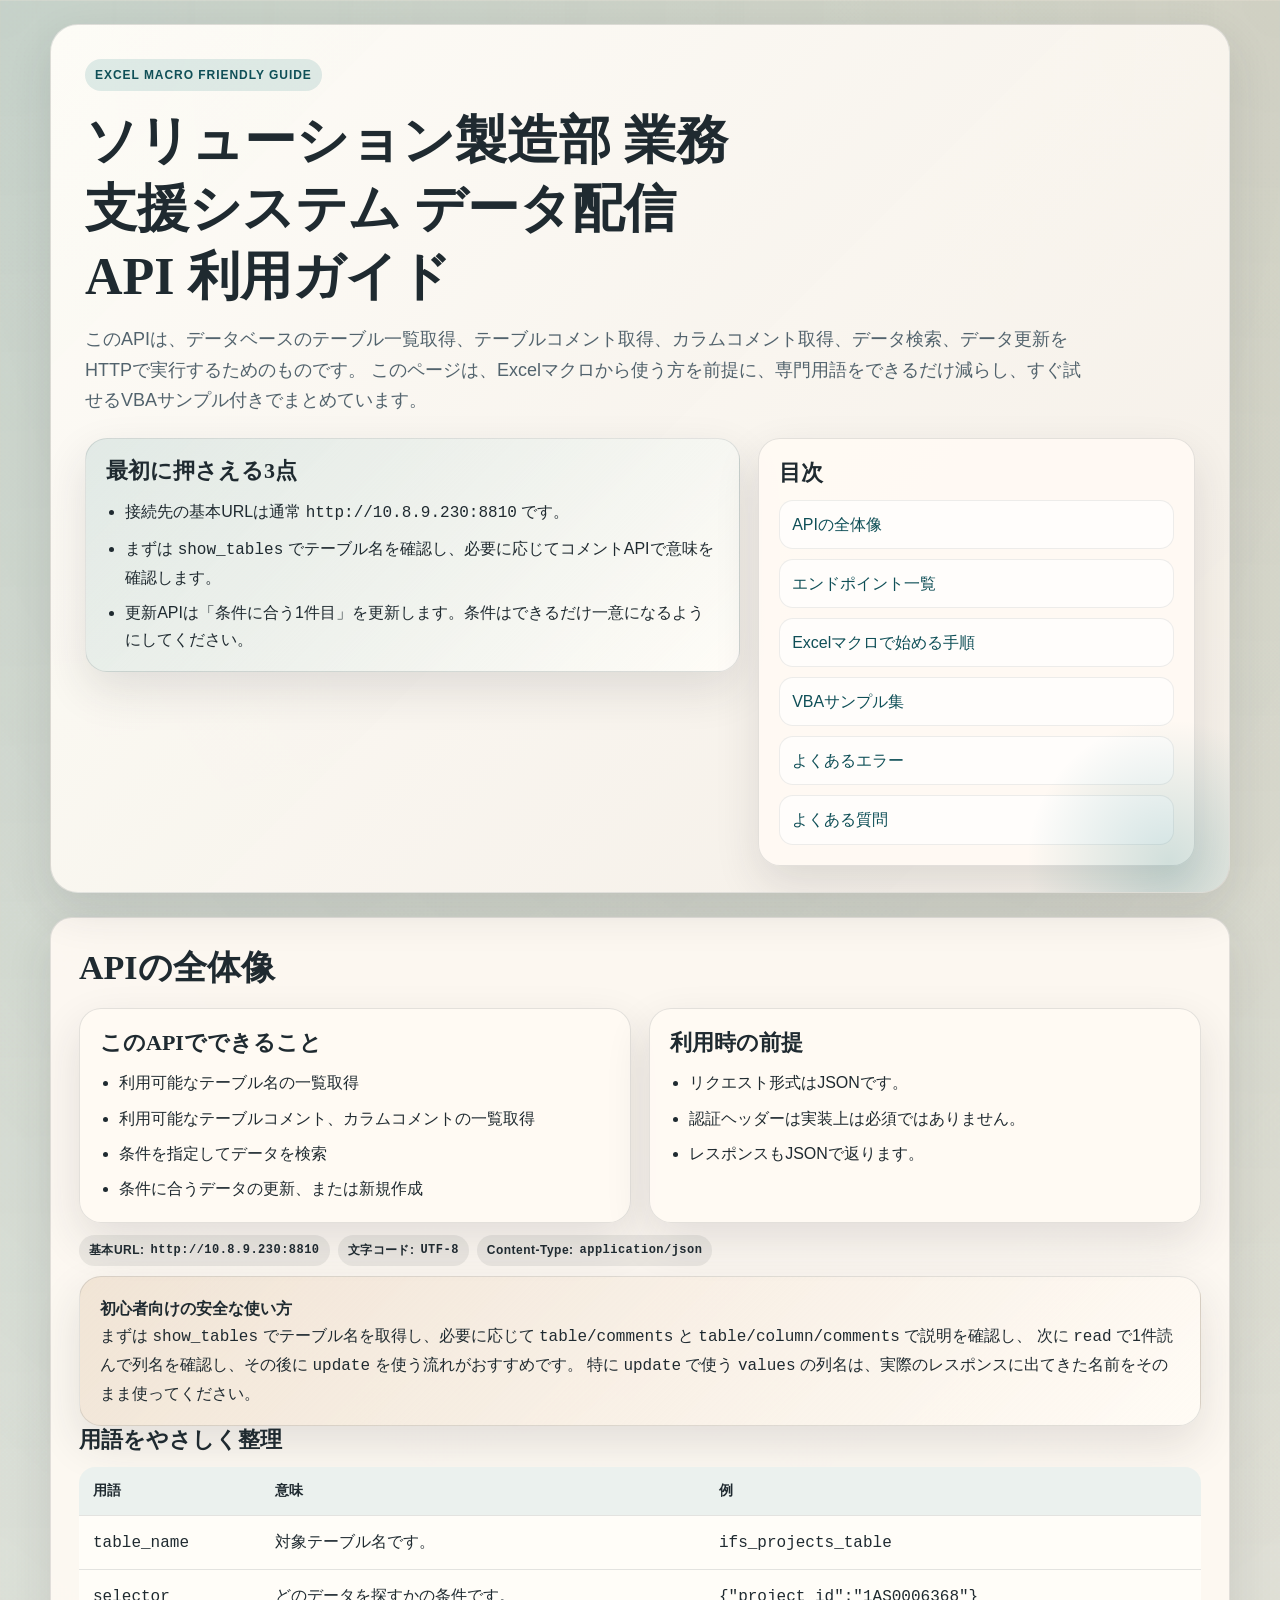
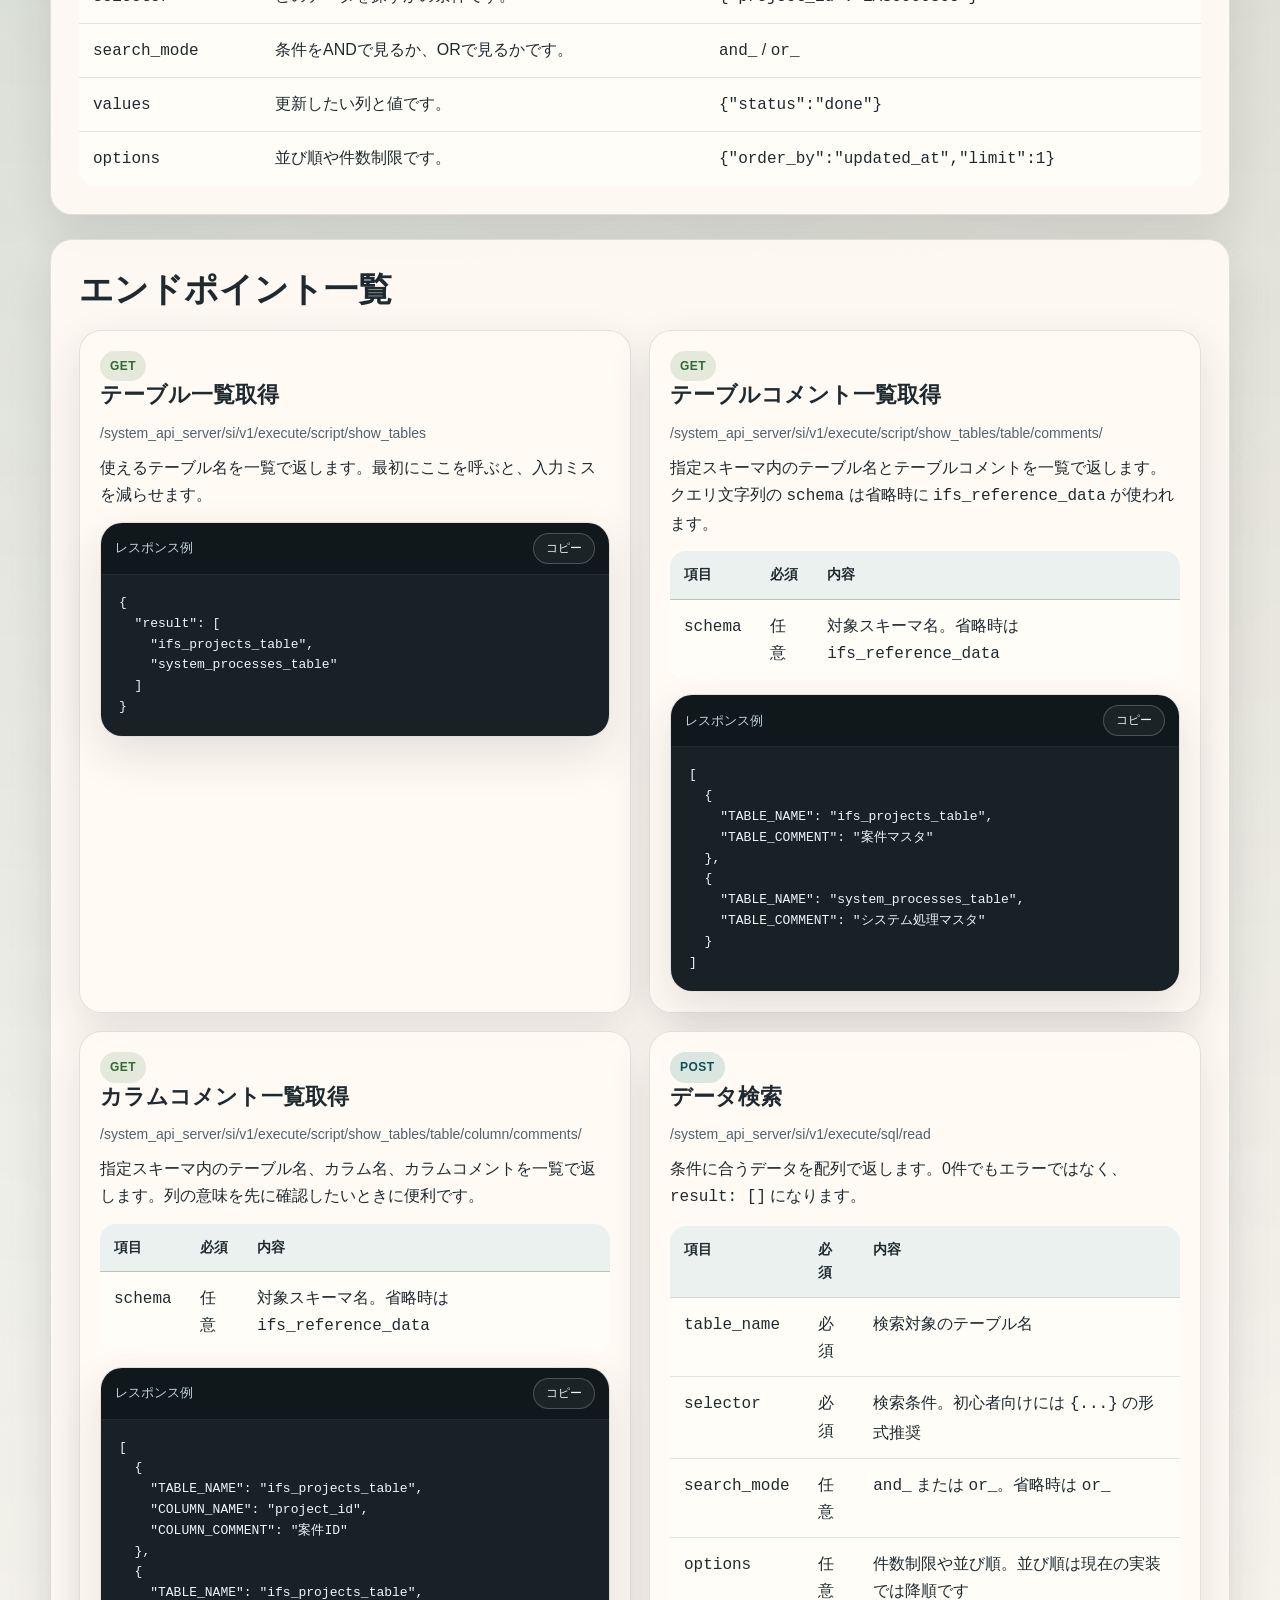
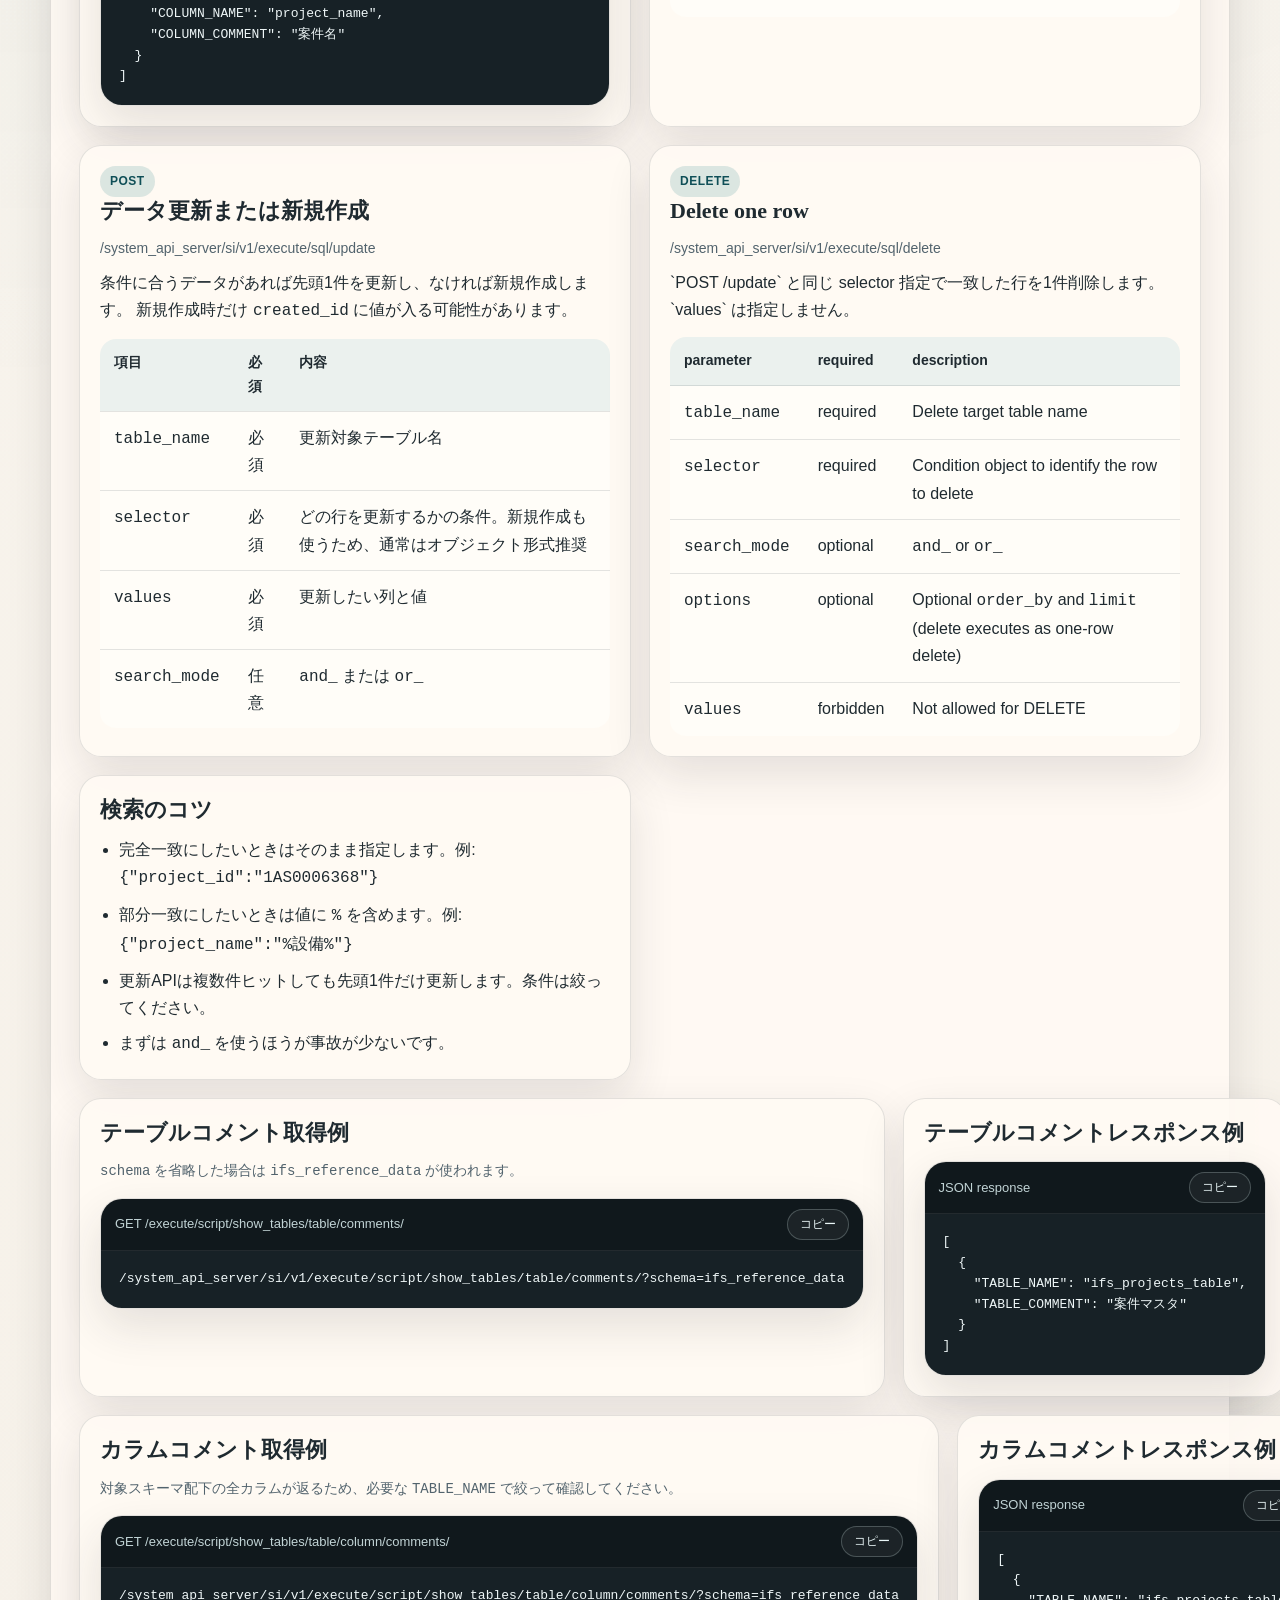
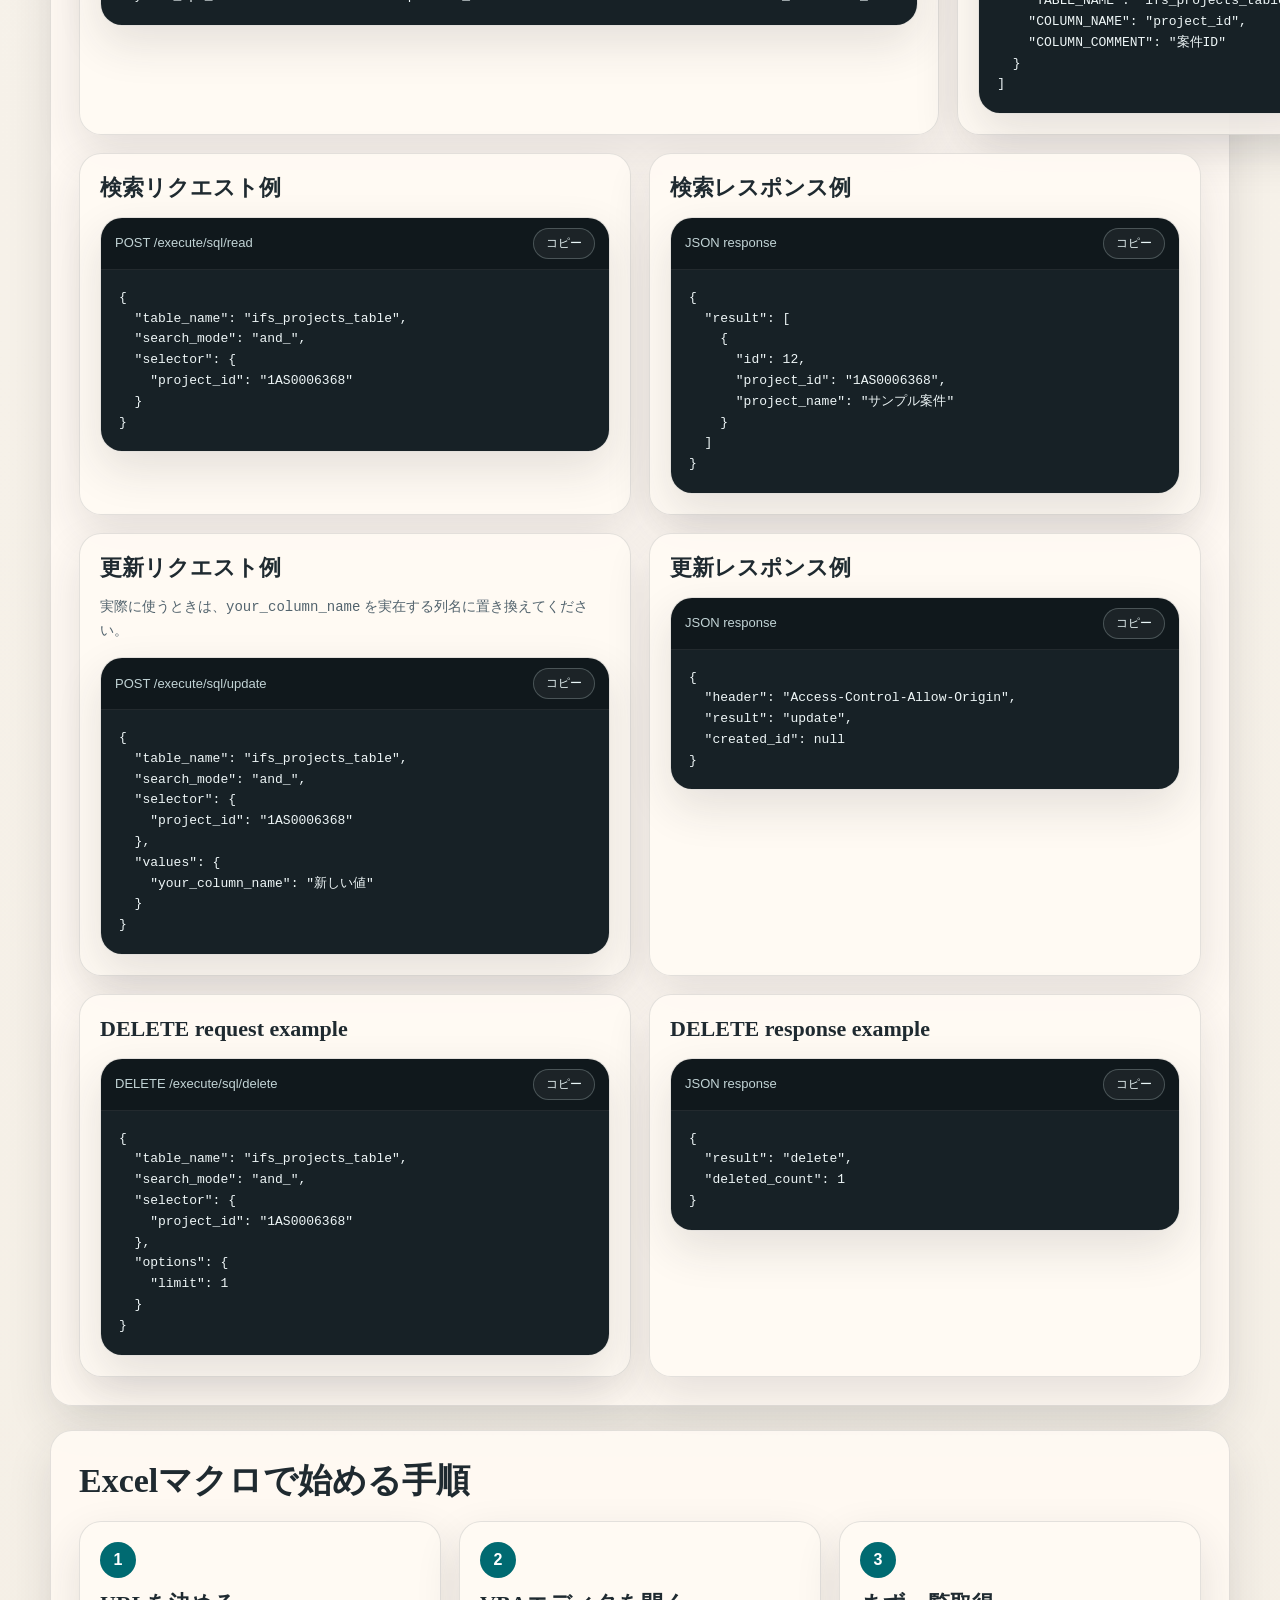
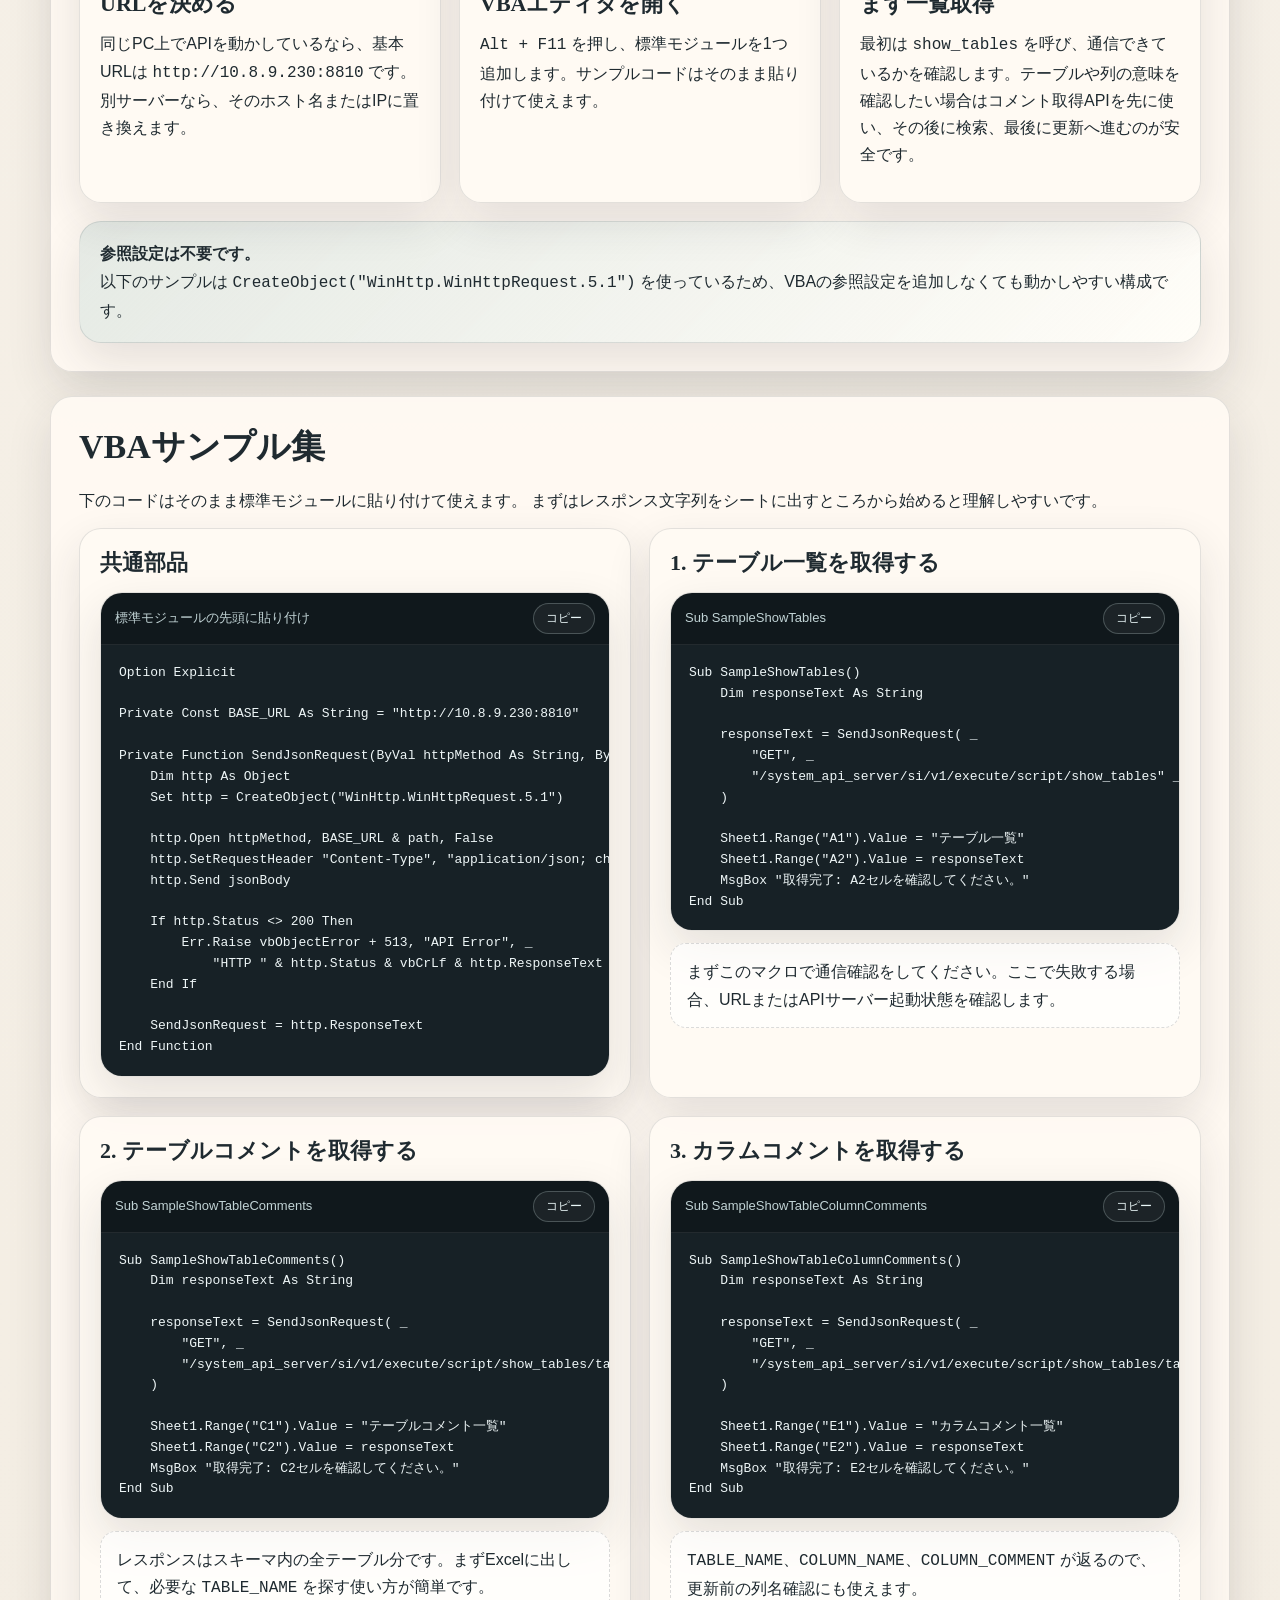
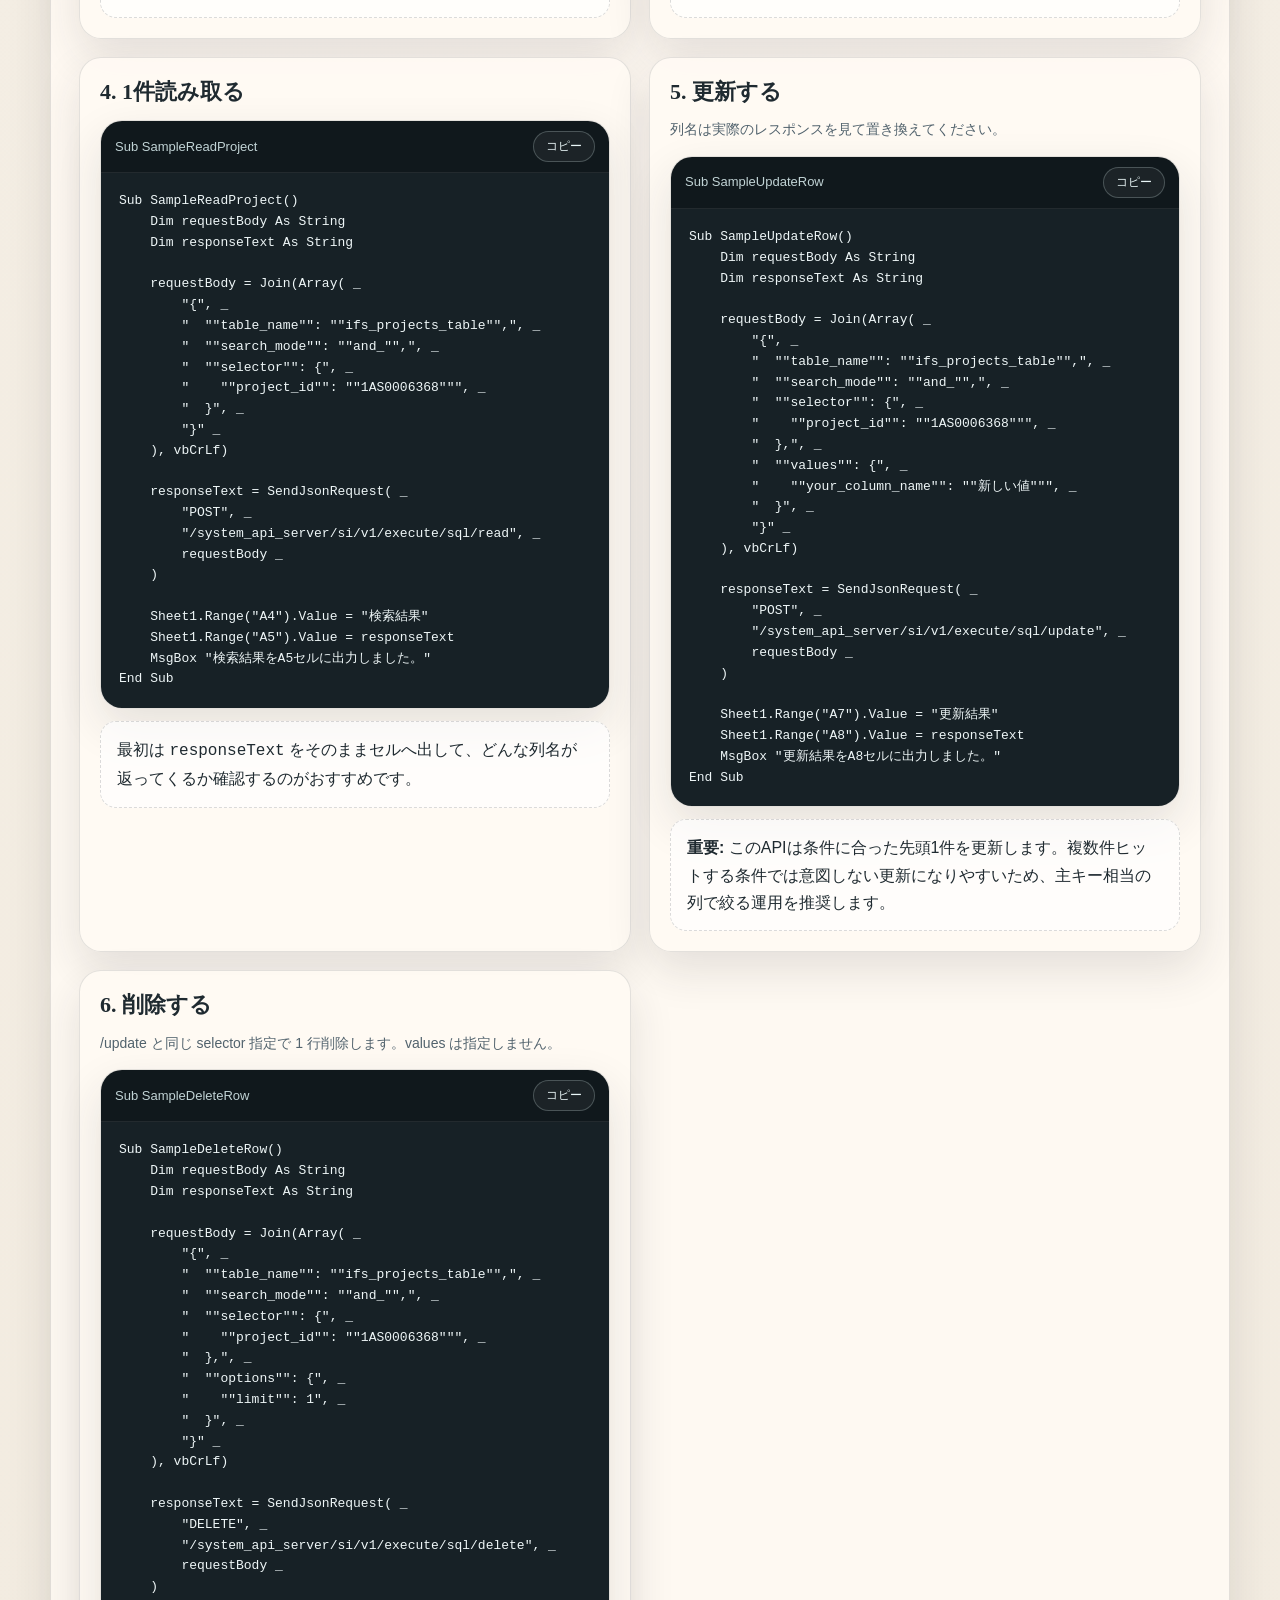
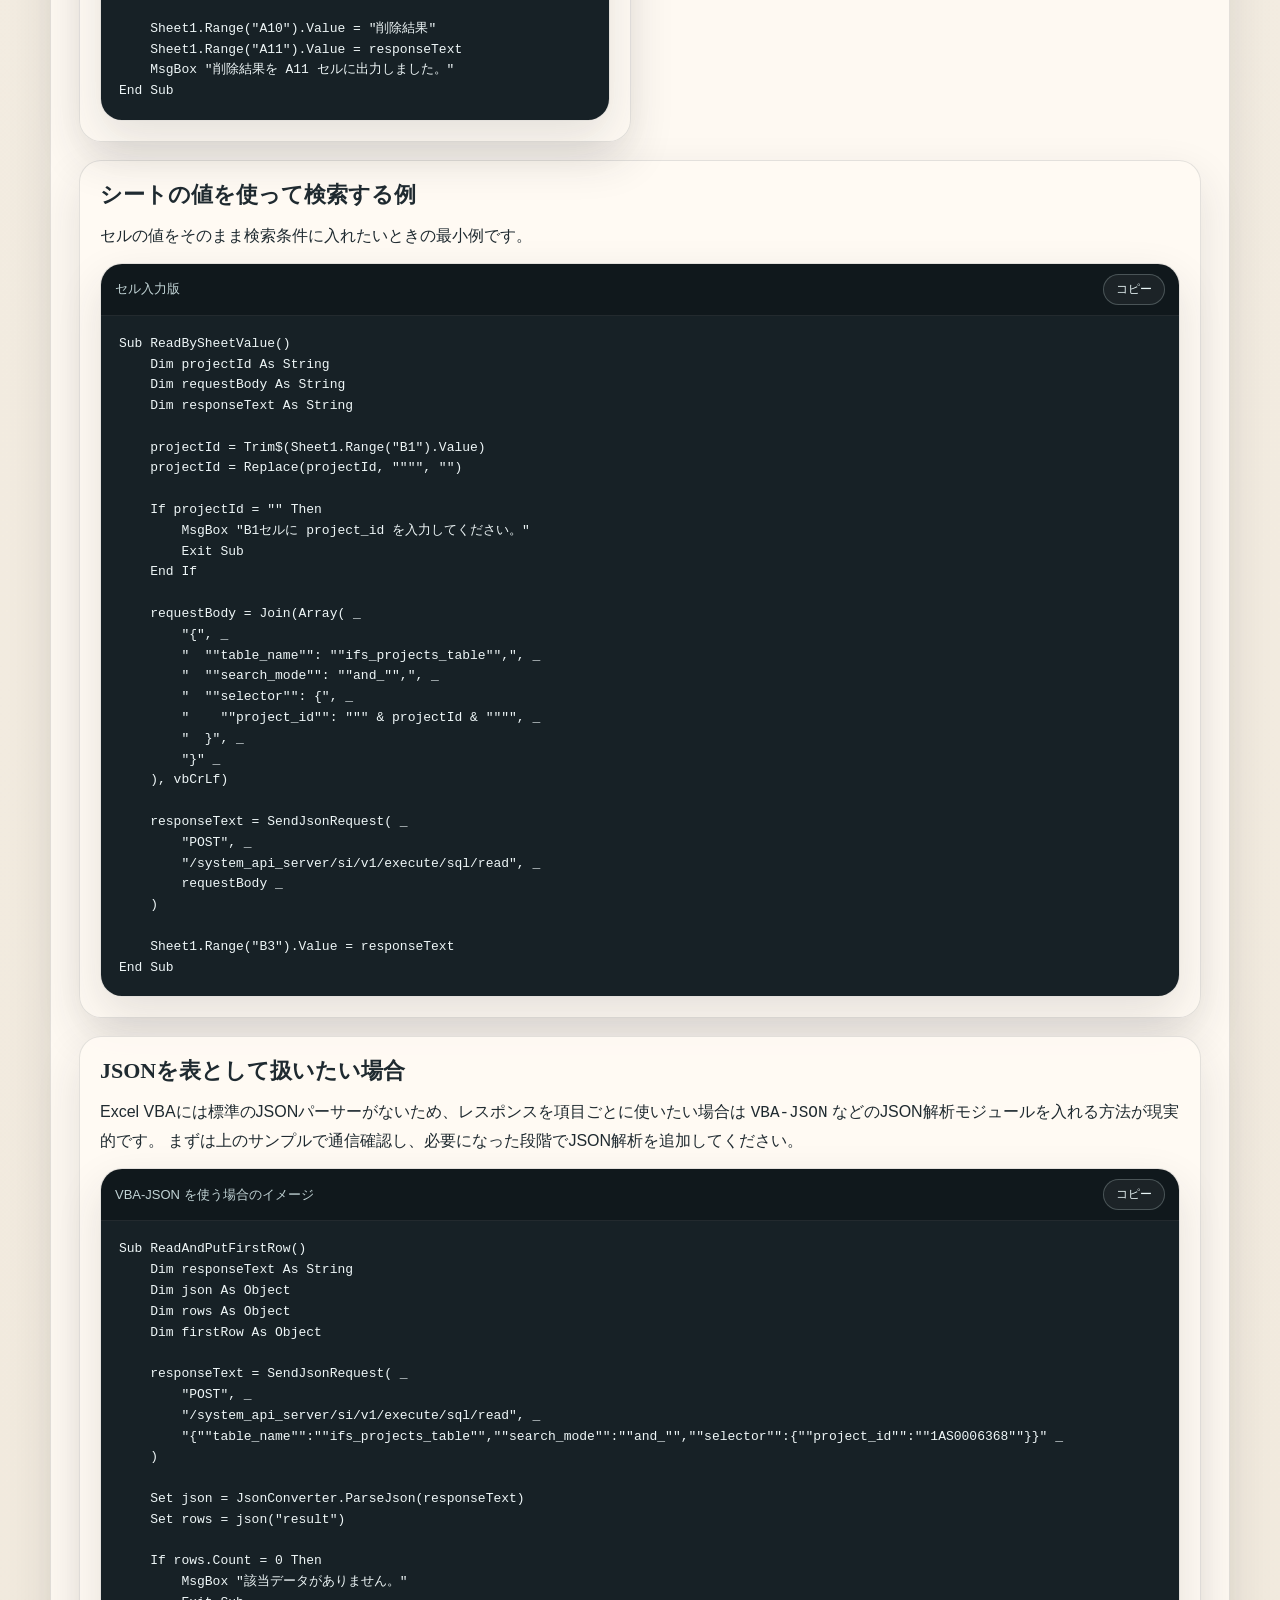
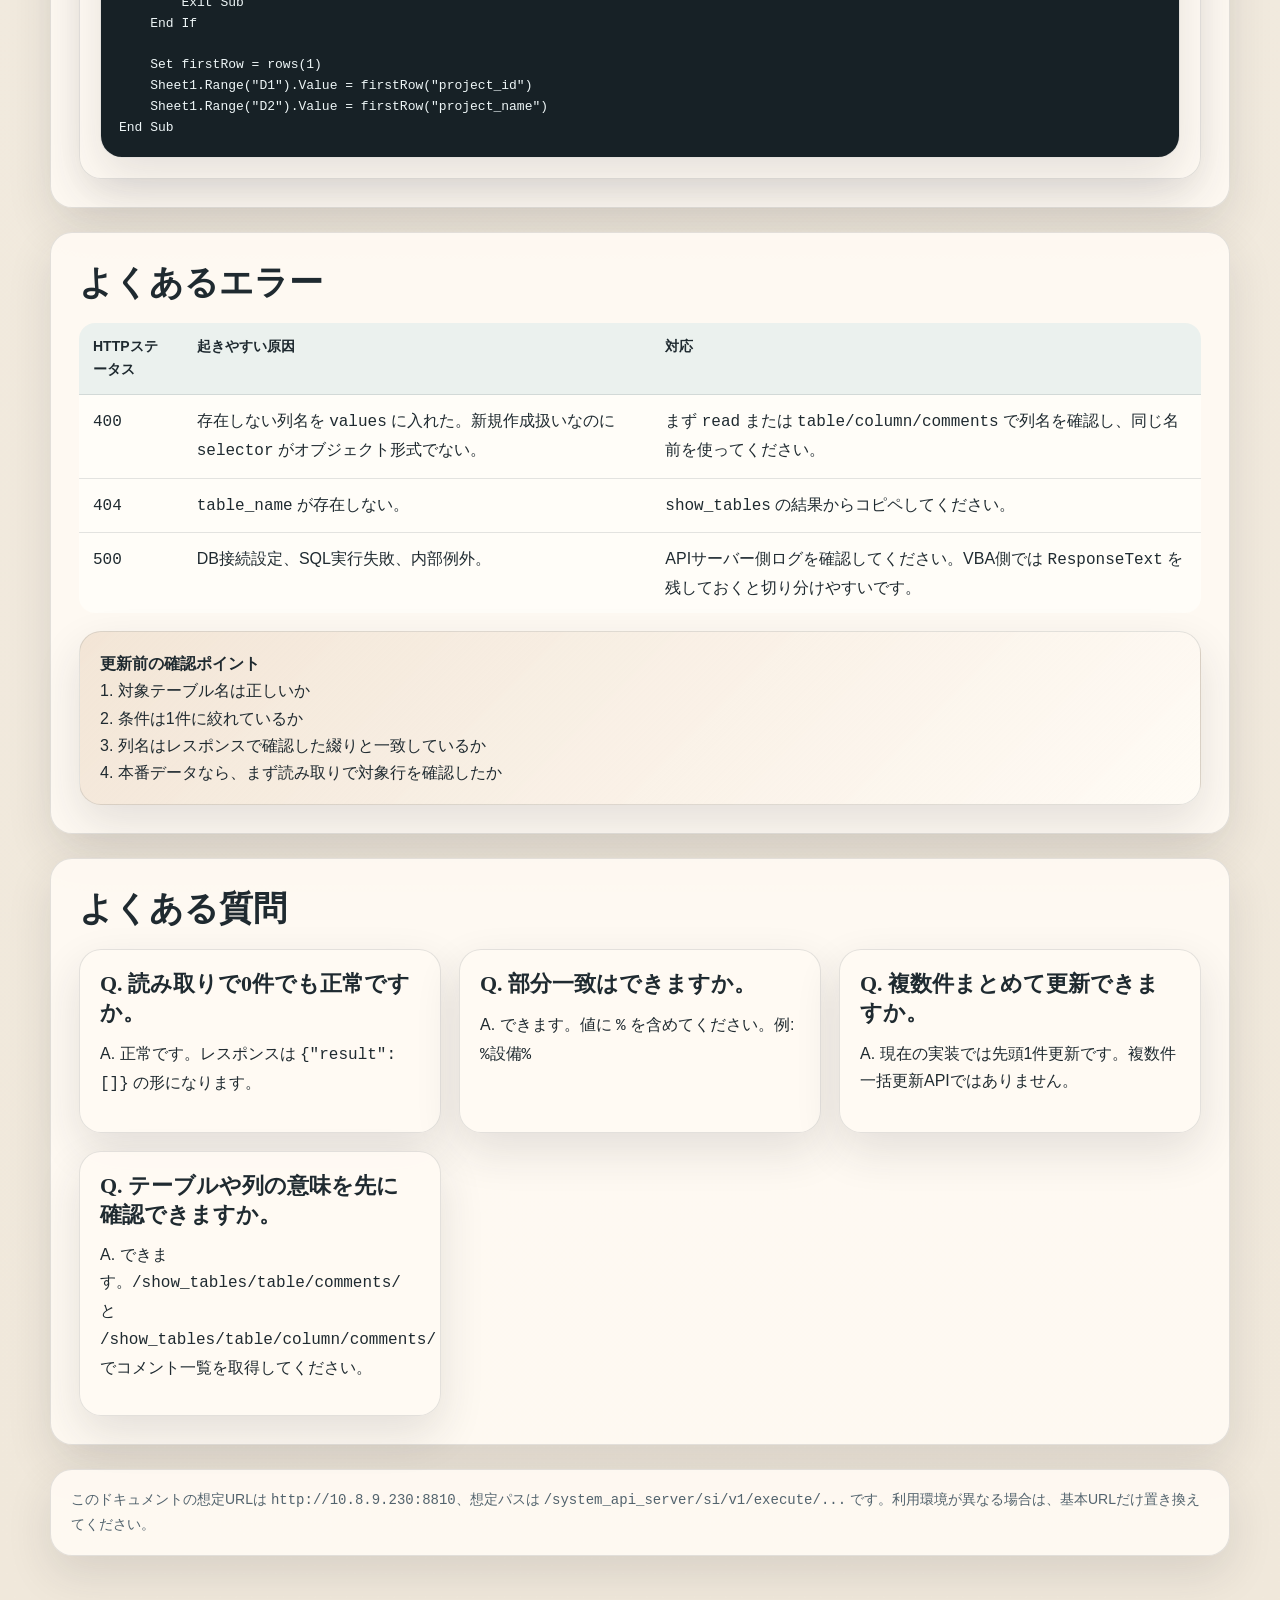
==== commit d4080f17: "Add `DELETE /system_api_server/si/v1/execute/sql/delete` endpoint with one-row deletion support and " ====
--- a/static/api_excel_guide.html
+++ b/static/api_excel_guide.html
@@ -709,6 +709,51 @@
         </article>
 
         <article class="card">
+          <span class="badge post">DELETE</span>
+          <h3>Delete one row</h3>
+          <span class="endpoint-path">/system_api_server/si/v1/execute/sql/delete</span>
+          <p>
+            `POST /update` と同じ selector 指定で一致した行を1件削除します。`values` は指定しません。
+          </p>
+          <table>
+            <thead>
+              <tr>
+                <th>parameter</th>
+                <th>required</th>
+                <th>description</th>
+              </tr>
+            </thead>
+            <tbody>
+              <tr>
+                <td data-label="parameter"><code>table_name</code></td>
+                <td data-label="required">required</td>
+                <td data-label="description">Delete target table name</td>
+              </tr>
+              <tr>
+                <td data-label="parameter"><code>selector</code></td>
+                <td data-label="required">required</td>
+                <td data-label="description">Condition object to identify the row to delete</td>
+              </tr>
+              <tr>
+                <td data-label="parameter"><code>search_mode</code></td>
+                <td data-label="required">optional</td>
+                <td data-label="description"><code>and_</code> or <code>or_</code></td>
+              </tr>
+              <tr>
+                <td data-label="parameter"><code>options</code></td>
+                <td data-label="required">optional</td>
+                <td data-label="description">Optional <code>order_by</code> and <code>limit</code> (delete executes as one-row delete)</td>
+              </tr>
+              <tr>
+                <td data-label="parameter"><code>values</code></td>
+                <td data-label="required">forbidden</td>
+                <td data-label="description">Not allowed for DELETE</td>
+              </tr>
+            </tbody>
+          </table>
+        </article>
+
+        <article class="card">
           <h3>検索のコツ</h3>
           <ul class="list">
             <li>完全一致にしたいときはそのまま指定します。例: <code>{"project_id":"1AS0006368"}</code></li>
@@ -847,6 +892,41 @@
   "header": "Access-Control-Allow-Origin",
   "result": "update",
   "created_id": null
+}</pre>
+          </div>
+        </div>
+      </div>
+
+      <div class="two-col" style="margin-top: 18px;">
+        <div class="panel">
+          <h3>DELETE request example</h3>
+          <div class="code-block">
+            <div class="code-head">
+              <span>DELETE /execute/sql/delete</span>
+              <button class="copy-button" data-copy-target="delete-json">コピー</button>
+            </div>
+            <pre id="delete-json">{
+  "table_name": "ifs_projects_table",
+  "search_mode": "and_",
+  "selector": {
+    "project_id": "1AS0006368"
+  },
+  "options": {
+    "limit": 1
+  }
+}</pre>
+          </div>
+        </div>
+        <div class="panel">
+          <h3>DELETE response example</h3>
+          <div class="code-block">
+            <div class="code-head">
+              <span>JSON response</span>
+              <button class="copy-button" data-copy-target="delete-response">コピー</button>
+            </div>
+            <pre id="delete-response">{
+  "result": "delete",
+  "deleted_count": 1
 }</pre>
           </div>
         </div>
@@ -1066,6 +1146,44 @@
           </div>
           <div class="note-box">
             <strong>重要:</strong> このAPIは条件に合った先頭1件を更新します。複数件ヒットする条件では意図しない更新になりやすいため、主キー相当の列で絞る運用を推奨します。
+          </div>
+        </div>
+
+        <div class="panel">
+          <h3>6. 削除する</h3>
+          <p class="small">/update と同じ selector 指定で 1 行削除します。values は指定しません。</p>
+          <div class="code-block">
+            <div class="code-head">
+              <span>Sub SampleDeleteRow</span>
+              <button class="copy-button" data-copy-target="vba-delete">コピー</button>
+            </div>
+            <pre id="vba-delete">Sub SampleDeleteRow()
+    Dim requestBody As String
+    Dim responseText As String
+
+    requestBody = Join(Array( _
+        "{", _
+        "  ""table_name"": ""ifs_projects_table"",", _
+        "  ""search_mode"": ""and_"",", _
+        "  ""selector"": {", _
+        "    ""project_id"": ""1AS0006368""", _
+        "  },", _
+        "  ""options"": {", _
+        "    ""limit"": 1", _
+        "  }", _
+        "}" _
+    ), vbCrLf)
+
+    responseText = SendJsonRequest( _
+        "DELETE", _
+        "/system_api_server/si/v1/execute/sql/delete", _
+        requestBody _
+    )
+
+    Sheet1.Range("A10").Value = "削除結果"
+    Sheet1.Range("A11").Value = responseText
+    MsgBox "削除結果を A11 セルに出力しました。"
+End Sub</pre>
           </div>
         </div>
       </div>
